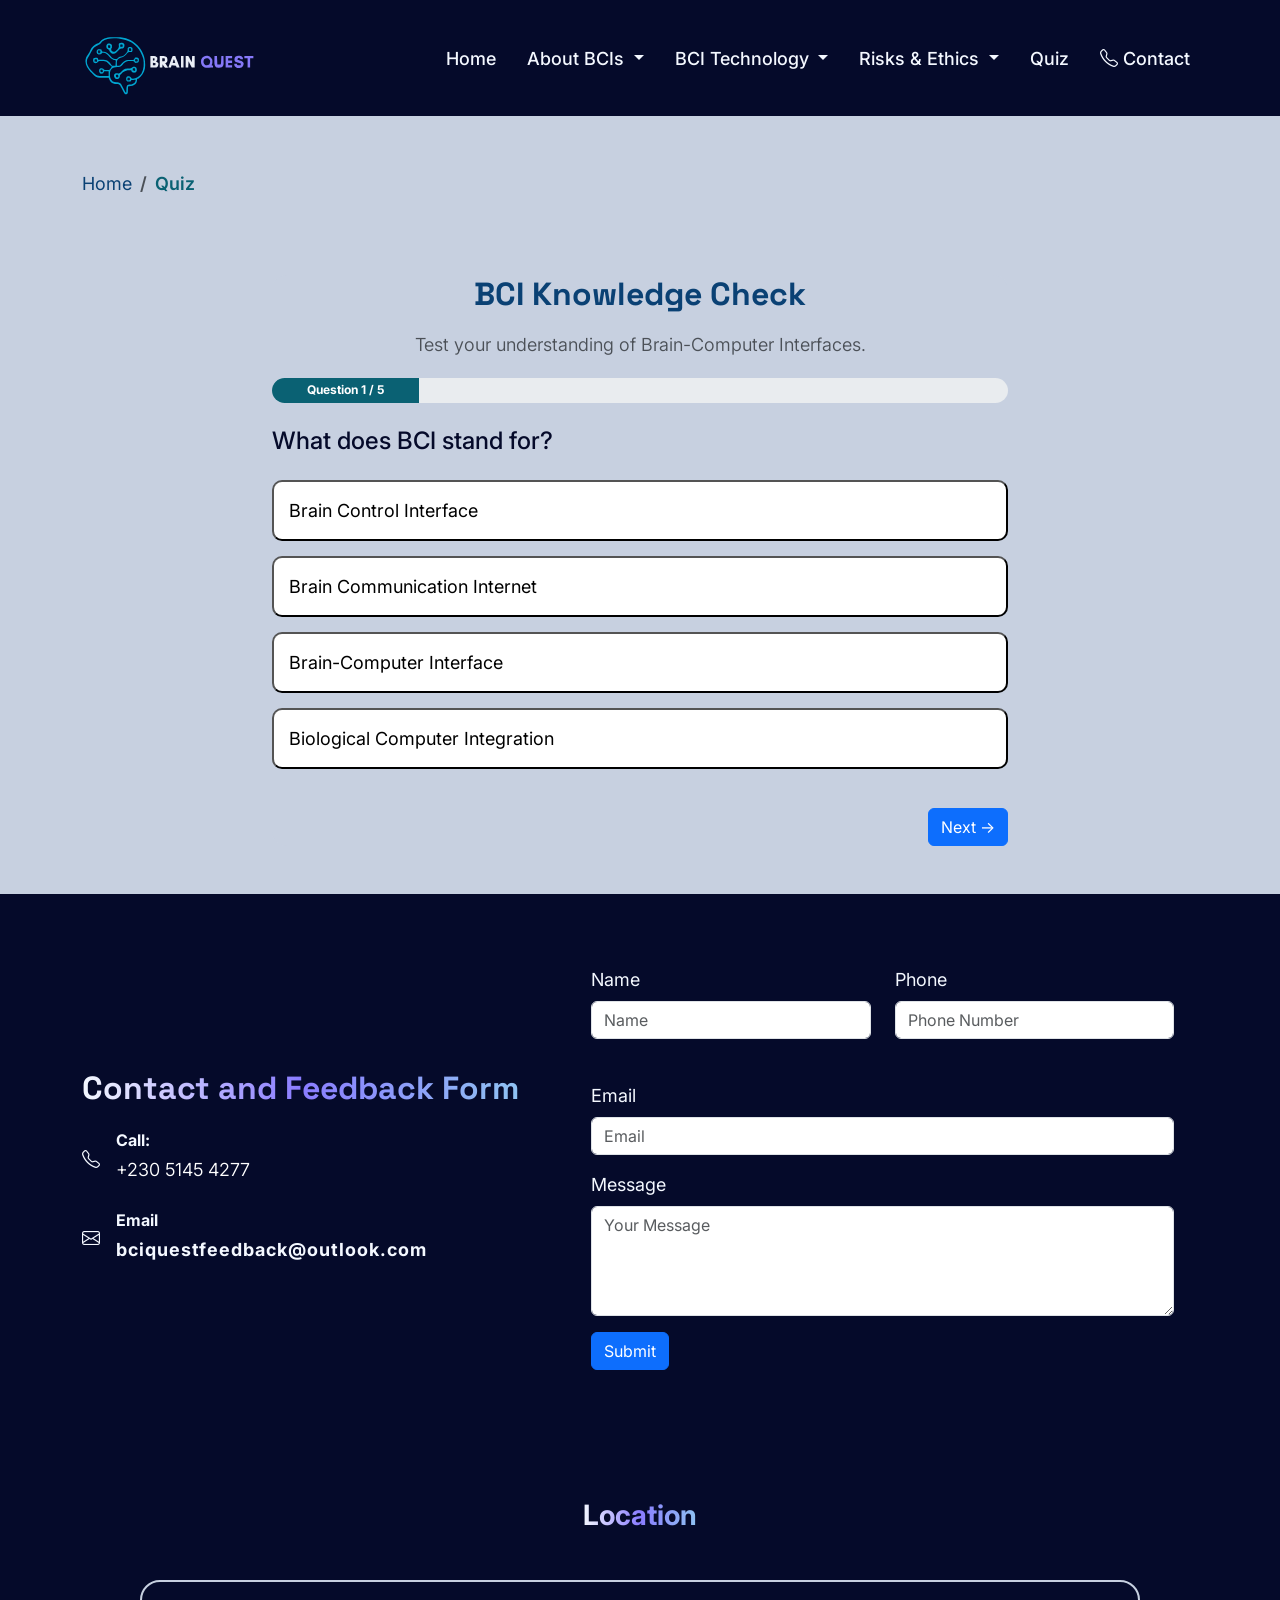
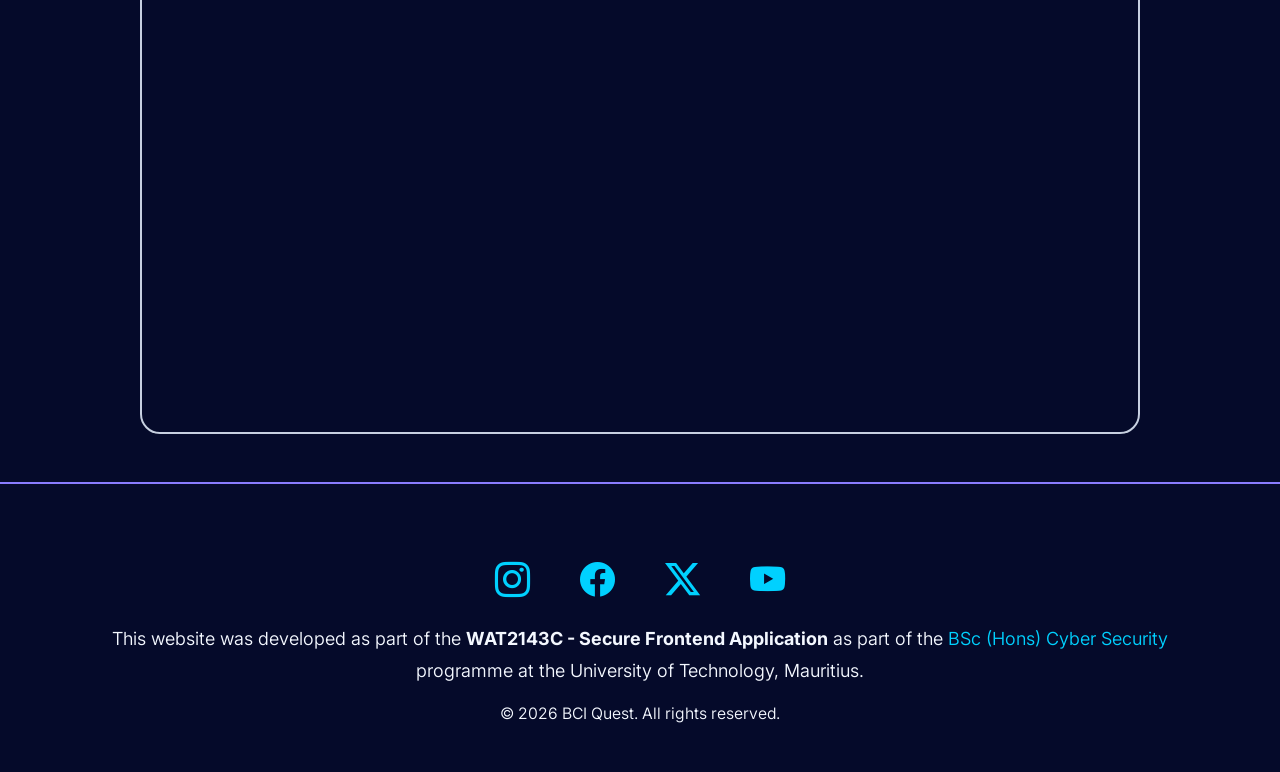
==== application.html @ cc4684d0 "Complete History page with timeline, audio section, and references" ====
<!doctype html>
<html lang="en">
  <head>
    <meta charset="UTF-8" />
    <meta name="viewport" content="width=device-width, initial-scale=1.0" />
    <meta
      name="description"
      content="BCI Quest explores Brain-Computer Interfaces, innovations, applications, ethics and cybersecurity challenges."
    />

    <meta
      name="keywords"
      content="BCI, Brain Computer Interface, EEG, neuroscience, neural technology"
    />
    <meta name="author" content="Yeev" />

    <title>BCI Quest</title>

    <!-- Bootstrap CSS -->
    <link
      href="https://cdn.jsdelivr.net/npm/bootstrap@5.3.3/dist/css/bootstrap.min.css"
      rel="stylesheet"
    />

    <!-- Css Style -->
    <link rel="stylesheet" href="css/style.css" />

    <!-- Favicon -->
    <link rel="icon" href="/assets/image/favicon.ico" />

    <!-- Font -->
    <link rel="preconnect" href="https://fonts.googleapis.com" />
    <link rel="preconnect" href="https://fonts.gstatic.com" crossorigin />
    <link
      href="https://fonts.googleapis.com/css2?family=Inter:wght@400;500;700&display=swap"
      rel="stylesheet"
    />

    <link rel="preconnect" href="https://fonts.googleapis.com" />
    <link rel="preconnect" href="https://fonts.gstatic.com" crossorigin />
    <link
      href="https://fonts.googleapis.com/css2?family=Inter:ital,opsz,wght@0,14..32,100..900;1,14..32,100..900&family=Space+Mono:ital,wght@0,400;0,700;1,400;1,700&display=swap"
      rel="stylesheet"
    />

    <link
      href="https://fonts.googleapis.com/css2?family=Inter:wght@400;500;700&family=Space+Grotesk:wght@400;500;600;700&display=swap"
      rel="stylesheet"
    />
    <!-- Bootstrap Icons -->
    <link
      rel="stylesheet"
      href="https://cdn.jsdelivr.net/npm/bootstrap-icons@1.11.3/font/bootstrap-icons.min.css"
    />
  </head>
  <body class="light-page" id="top">
    <!-- Intro -->
    <!-- HEADER & NAVIGATION-->
    <header>
      <!-- Nav Bar -->
      <nav
        class="navbar navbar-expand-lg navbar-dark"
        aria-label="Main Navigation"
      >
        <div class="container">
          <!-- Logo -->
          <a class="navbar-brand" href="index.html">
            <img
              src="assets/image/logo.svg"
              alt="BCI Quest Logo"
              width="180"
              height="90"
            />
          </a>

          <!-- Mobile Menu Button -->
          <button
            class="navbar-toggler"
            type="button"
            data-bs-toggle="collapse"
            data-bs-target="#mainNavbar"
            aria-controls="mainNavbar"
            aria-expanded="false"
            aria-label="Toggle navigation"
          >
            <span class="navbar-toggler-icon"></span>
          </button>

          <!-- Navigation Links -->
          <div class="collapse navbar-collapse" id="mainNavbar">
            <ul class="navbar-nav ms-auto">
              <!-- HOME -->
              <li class="nav-item">
                <a class="nav-link" href="index.html">Home</a>
              </li>

              <!-- ABOUT BCIs DROPDOWN -->
              <li class="nav-item dropdown">
                <a
                  class="nav-link dropdown-toggle"
                  href="#"
                  role="button"
                  data-bs-toggle="dropdown"
                  aria-expanded="false"
                  aria-label="About BCIs submenu"
                >
                  About BCIs
                </a>
                <ul class="dropdown-menu">
                  <li>
                    <a class="dropdown-item" href="intro.html">Introduction</a>
                  </li>
                  <li>
                    <a class="dropdown-item" href="history.html">History</a>
                  </li>
                </ul>
              </li>

              <!-- BCI TECHNOLOGY DROPDOWN -->
              <li class="nav-item dropdown">
                <a
                  class="nav-link dropdown-toggle"
                  href="#"
                  role="button"
                  data-bs-toggle="dropdown"
                >
                  BCI Technology
                </a>
                <ul class="dropdown-menu">
                  <li>
                    <a class="dropdown-item" href="application.html"
                      >Applications</a
                    >
                  </li>
                  <li>
                    <a class="dropdown-item" href="healthcare.html"
                      >Healthcare</a
                    >
                  </li>
                  <li>
                    <a class="dropdown-item" href="devices.html">Devices</a>
                  </li>
                  <li>
                    <a class="dropdown-item" href="innovations.html"
                      >Innovations</a
                    >
                  </li>
                </ul>
              </li>

              <!-- RISKS & ETHICS DROPDOWN -->
              <li class="nav-item dropdown">
                <a
                  class="nav-link dropdown-toggle"
                  href="#"
                  role="button"
                  data-bs-toggle="dropdown"
                >
                  Risks & Ethics
                </a>
                <ul class="dropdown-menu">
                  <li><a class="dropdown-item" href="risks.html">Risks</a></li>
                  <li>
                    <a class="dropdown-item" href="ethics.html">Ethics</a>
                  </li>
                </ul>
              </li>

              <!-- QUIZ -->
              <li class="nav-item">
                <a class="nav-link" href="quiz.html">Quiz</a>
              </li>

              <!-- CONTACT -->
              <li class="nav-item">
                <a class="nav-link" href="#feedback">
                  <i class="bi bi-telephone"></i> Contact
                </a>
              </li>
            </ul>
          </div>
        </div>
      </nav>
    </header>

    <!-- Main section -->
    <main class="page-content">
      <!-- Breadcrumbs -->
      <div class="container">
        <nav aria-label="breadcrumb">
          <ol class="breadcrumb">
            <li class="breadcrumb-item">
              <a href="index.html">Home</a>
            </li>

            <li class="breadcrumb-item active" aria-current="page">Quiz</li>
          </ol>
        </nav>
      </div>

      <!-- Main Content -->
      <section class="quiz-section py-5">
        <div class="container">
          <div class="row justify-content-center">
            <div class="col-lg-8">
              <div class="quiz-card">
                <h2 class="text-center mb-3">BCI Knowledge Check</h2>

                <p class="text-center text-muted">
                  Test your understanding of Brain-Computer Interfaces.
                </p>

                <!-- Progress -->
                <div class="progress mb-4">
                  <div class="progress-bar" id="progressBar" style="width: 20%">
                    Question 1 / 5
                  </div>
                </div>

                <!-- Question -->
                <h4 id="question">What does BCI stand for?</h4>

                <!-- Answers -->

                <div id="answers" class="mt-4"></div>

                <!-- Result -->

                <p id="feedback" class="mt-4 fw-bold"></p>

                <!-- Buttons -->

                <div class="text-end mt-4">
                  <button class="btn btn-primary" id="nextBtn">Next →</button>
                </div>
              </div>
            </div>
          </div>
        </div>
      </section>

      <!-- End of Content -->
    </main>
    <!-- Contact/Feedback Section -->
    <section id="feedback" class="contact-section py-5">
      <div class="container">
        <div class="row align-items-center g-5">
          <!-- Contact Info -->
          <div class="col-lg-5">
            <h2 class="fw-bold mb-4 titles">Contact and Feedback Form</h2>

            <!-- Phone -->
            <div class="d-flex align-items-center mb-4">
              <div class="contact-icon me-3">
                <i class="bi bi-telephone"></i>
              </div>

              <div>
                <h6 class="mb-1 fw-bold">Call:</h6>
                <p class="mb-0" style="color: white">+230 5145 4277</p>
              </div>
            </div>

            <!-- Email -->
            <div class="d-flex align-items-center">
              <div class="contact-icon me-3">
                <i class="bi bi-envelope"></i>
              </div>

              <div>
                <h6 class="mb-1 fw-bold">Email</h6>
                <p class="mb-0">
                  <a
                    href="mailto:bciquestfeedback@outlook.com"
                    class="email-link"
                  >
                    bciquestfeedback@outlook.com</a
                  >
                </p>
              </div>
            </div>
          </div>

          <!-- Right Side -->
          <div class="col-lg-7">
            <div class="contact-card p-4">
              <form id="contactForm" novalidate>
                <div class="row mb-3">
                  <div class="col-md-6">
                    <label class="form-label">Name</label>
                    <input
                      type="text"
                      id="name"
                      class="form-control"
                      placeholder="Name"
                      required
                      minlength="2"
                      maxlength="50"
                    />
                    <small id="nameError" style="color: deeppink"></small>
                    <br />
                  </div>

                  <div class="col-md-6">
                    <label class="form-label">Phone</label>
                    <input
                      type="tel"
                      id="phone"
                      class="form-control"
                      placeholder="Phone Number"
                      required
                    />
                    <small id="phoneError" style="color: deeppink"></small>
                  </div>
                </div>

                <div class="mb-3">
                  <label class="form-label">Email</label>
                  <input
                    type="email"
                    id="email"
                    class="form-control"
                    placeholder="Email"
                    required
                  />
                  <small id="emailError" style="color: deeppink"></small>
                </div>

                <div class="mb-3">
                  <label class="form-label">Message</label>
                  <textarea
                    class="form-control"
                    id="message"
                    rows="4"
                    placeholder="Your Message"
                    required
                    maxlength="500"
                  ></textarea>
                  <small id="messageError" style="color: deeppink"></small>
                </div>

                <button type="submit" class="btn btn-primary">Submit</button>
              </form>
            </div>
          </div>
        </div>
      </div>
    </section>

    <!-- Location Section -->
    <section id="location" class="py-5">
      <div class="container">
        <div class="text-center mb-4">
          <p class="lead titles fs-3 fw-bold">Location</p>
        </div>

        <div class="map-container">
          <iframe
            src="https://www.google.com/maps/embed?pb=!1m18!1m12!1m3!1d14979.882927749813!2d57.46172443797691!3d-20.176944089487353!2m3!1f0!2f0!3f0!3m2!1i1024!2i768!4f13.1!3m3!1m2!1s0x217c515b0e4151cd%3A0x2c3fc4e25bb92a4b!2sUniversity%20of%20Technology%2C%20Mauritius!5e0!3m2!1sen!2smu!4v1782287910468!5m2!1sen!2smu"
            style="border: 0"
            allowfullscreen=""
            loading="lazy"
            referrerpolicy="strict-origin-when-cross-origin"
          ></iframe>
        </div>
      </div>
    </section>

    <!-- Footer -->
    <footer class="footer">
      <div class="container text-center">
        <!-- Social Icons -->
        <div class="social-icons mb-3">
          <a href="https://www.instagram.com/?hl=en" aria-label="Instagram">
            <i class="bi bi-instagram"></i>
          </a>

          <a href="https://www.facebook.com/" aria-label="Facebook">
            <i class="bi bi-facebook"></i>
          </a>

          <a href="https://x.com/" aria-label="Twitter">
            <i class="bi bi-twitter-x"></i>
          </a>

          <a href="https://www.youtube.com/" aria-label="YouTube">
            <i class="bi bi-youtube"></i>
          </a>
        </div>
        <p>
          This website was developed as part of the
          <strong>WAT2143C - Secure Frontend Application</strong>
          as part of the
          <a
            href="https://www.utm.ac.mu/courses/bsc-hons-cyber-security/"
            rel="noopener noreferrer"
          >
            BSc (Hons) Cyber Security
          </a>
          programme at the University of Technology, Mauritius.
        </p>

        <p class="small mb-1">© 2026 BCI Quest. All rights reserved.</p>
      </div>
    </footer>

    <!-- Bootstrap JS -->
    <script src="https://cdn.jsdelivr.net/npm/bootstrap@5.3.8/dist/js/bootstrap.bundle.min.js"></script>
    <!-- Bootstrap JS -->
    <script src="js/script.js"></script>

    <!-- Back to top Button -->
    <a href="#top" class="back-to-top" aria-label="Back to top">
      <i class="bi bi-arrow-up"></i>
    </a>
  </body>
</html>
---- css/style.css ----
/* Color palette */


:root {
    /* Dark */
    --deep-royal-blue: #0A1F73;
    --dark-blue: #050A2A;
    --steel-blue: #0A4174;
    --electric-cyan: #00D1FF;
    --soft-violet: #8A7CFF;
    --ice-white: #F4F8FF;
    /* light */
    --metallic-silver: #C7D0E0;
    --deep-teal: #0A6173;
    --deep-purple:#5D3FD3;
    --font-body: 'Inter', sans-serif;
    --font-title: 'Space Grotesk', sans-serif;
}


body.index{
    background-color: var(--dark-blue);
    color: var(--ice-white);
    padding-top: 120px;
    font-family: var(--font-body);
}

/*NAVBAR*/
.navbar {
    padding: 8px 0;
    background-color: var(--dark-blue);
    position: fixed;
    top: 0;
    width: 100%;
    z-index: 1000;
    backdrop-filter: blur(10px);
}


.navbar-nav {
    gap: 15px;
}


.nav-link {
    color: #F4F8FF !important;
    font-weight: 500;
    transition: 0.3s;
}


.nav-link:hover {
    color: var(--electric-cyan) !important;
    transform: translateY(-2px);
}


/* Dropdown background */
.dropdown-menu {
    background-color: var(--dark-blue);
    border: 1px solid var(--soft-violet);
}


/* Dropdown items */
.dropdown-item {
    color: var(--ice-white);
    transition: 0.3s;
}


/* Hover effect*/
.dropdown-item:hover {
    background-color: var(--soft-violet);
    color: var(--dark-blue);
    transform: translateX(5px);
}


.hero-section {
    min-height: 85vh;
    display: flex;
    align-items: center;
    background: radial-gradient(circle at top, #0A1F73, #050A2A);
}


/* Titles */
.titles {
    background: linear-gradient(90deg, #F4F8FF, #8A7CFF, #8FC2F2);
    -webkit-background-clip: text;
    -webkit-text-fill-color: transparent;
    background-clip: text;
    display: inline-block;
    font-family: var(--font-title);
}




    /* Cards */
    .quest-card{
    background-color: #0A4174;
    border: 1px solid var(--soft-violet);
    color: var(--ice-white);
    transition: 0.3s ease;
}


.quest-card:hover{
    transform: translateY(-10px);
    box-shadow:
    0 0 20px var(--electric-cyan);
    display:flex;
    flex-direction:column;
}


.quest-card .btn{
    margin-top:auto;
}
.card-image{
    width:100%;
    height:250px;
    object-fit:cover;
}

/* Fatcs */
/* Facts carousel */
.carousel-item {
  min-height: 80px;
}

/* Carousel facts */
#bciFacts .carousel-item p{
    font-family: 'Space Mono', monospace;
    font-weight: 300;  
}


/* Contact */
#feedback {
    scroll-margin-top: 140px;
    background-color: var(--dark-blue);
    color: var(--ice-white);
}


.navbar,
footer, #location {
    background-color: var(--dark-blue);
    color:#F4F8FF;
}


.contact-section{
    color: var(--ice-white);
}


.email-link{
    color: var(--ice-white);
    font-weight: 700;
    letter-spacing: 1px;
    text-decoration: none;
    transition: 0.3s ease;
}


.email-link:hover{
    color: var(--electric-cyan);
    text-decoration: underline;
}




/* Footer */
footer{
    padding: 40px 20px;
    text-align: center;
    border-top: 2px solid var(--soft-violet);
}


footer p{
    margin-bottom: 12px;
}


footer a{
    color: var(--electric-cyan);
    text-decoration: none;
    transition: 0.3s;
}


footer a:hover{
    color: var(--soft-violet);
    text-decoration: underline;
}

/* location */
.map-container{
    max-width: 1000px;
    margin: 0 auto;
    overflow: hidden;
    border-radius: 20px;
    border: 2px solid var(--metallic-silver);
}


.map-container iframe{
    width: 100%;
    height: 450px;
    border: 0;
    display: block;
}

/* Smooth Scrolling */
html{
    scroll-behavior: smooth;
}


/* Socials */

.social-icons{
    display: flex;
    justify-content: center;
    gap: 50px;
    font-size: 2.2rem;
    margin: 30px 0;
}

/* Back to the top Button */
.back-to-top{
    position: fixed;
    bottom: 20px;
    right: 20px;
    width: 55px;
    height: 55px;
    display: flex;
    align-items: center;
    justify-content: center;
    border-radius: 50%;
    background: var(--deep-teal);
    color: white;
    text-decoration: none;
    font-size: 1.4rem;
    transition: all 0.3s ease;
    z-index: 1000;
    /* Hidden by default */
    opacity: 0;
    visibility: hidden;
}


.back-to-top.show{
    opacity: 1;
    visibility: visible;
}


.back-to-top:hover{
    background: var(--electric-cyan);
    color: var(--dark-blue);
    transform: translateY(-4px);
}
/* Intro */
/* Light theme */
.light-page{
    background-color: var(--metallic-silver);
    color: var(--dark-blue);
    font-family: var(--font-body);
    padding-top: 140px;
    margin-top: 30px;
    font-size: 18px;
}


/* Titles */
.light-page h1{
    font-family: var(--font-title);
    font-weight: 700;


    background: linear-gradient(
        to right,
        #0A1F73 0%,
        #0A6173 50%,
        #0A4174 100%
    );
    -webkit-background-clip: text;
    background-clip: text;
    -webkit-text-fill-color: transparent;
    display: inline-block;
}


/* sub titles */
.light-page h2{
     font-family: var(--font-title);
    font-weight: 700;
    color: var(--dark-blue);


}


.light-page p{
     font-family: var(--font-body);
    color: var(--dark-blue);
    line-height: 1.8;
    font-weight: 350;
}


.light-page .footer p{
    color: var(--ice-white) !important;
}


/* Bread crumb */
.breadcrumb{


    background: transparent;


    margin-bottom: 30px;
}


.breadcrumb a{


    color: var(--steel-blue);


    text-decoration: none;
}


.breadcrumb-item.active{


    color: var(--deep-teal);


    font-weight: 600;
}


/* Table of Content */
.toc{
    position: sticky;
    top: 180px;
    padding: 20px;
    border-radius: 15px;
}


.toc-title{
    margin-bottom: 20px;
    color: var(--deep-royal-blue);
    font-family: var(--font-title);
    font-size: 1.4rem;
}


/* Remove bullets */

.toc-list{
    list-style: none;
    padding: 0;
    margin: 0;
}


/* Spacing */
.toc-list li{
    margin-bottom: 12px;
}


/* Links */


.toc-list a{
    display: block;
    padding: 10px 15px;
    border-radius: 10px;
    text-decoration: none;
    color: var(--dark-blue);
    font-family: var(--font-body);
    font-weight: 500;
    transition: all 0.3s ease;
}


/* Hover */


.toc-list a:hover{
    background-color: var(--deep-teal);
    color:#C7D0E0;
    transform: translateX(6px);
    text-decoration: none;
}


/* Table */
.table-responsive{
    border-radius: 18px;
    overflow: hidden;
    border: 1px solid #C7D0E0;
    background-color: white;
}


/* Leave 140px space above them when scroll to these sections */
#what-is-bci,
#how-it-works,
#components,
#future,
#types {
    scroll-margin-top: 140px;
}


/* Table of Content */
.toc a.active {
    background-color: #0A6173;
    color: white;
}

/*  */
.signal-link {
    display: inline-block;
    padding: 3px 10px;
    margin: 2px 4px;   /* Adds space around each badge */
    background: #e8f4f8;
    color: var(--deep-teal);
    border: 1px solid var(--deep-teal);
    border-radius: 20px;
    text-decoration: none;
    font-weight: 700;
    transition: all .3s ease;
}

/* Gallery */

.bci-card{

    background: var(--ice-white);
    border:1px solid var(--metallic-silver);
    border-radius:18px;
    overflow:hidden;
    cursor:pointer;
    transition:.3s ease;
    height:100%;
}

.bci-card:hover{
    transform:translateY(-8px); 
    border-color:var(--deep-teal);
}

.image-container{

    height: 200px;
    display:flex;
    align-items:center;
    justify-content:center;
    background:#fff;
    padding:15px;

}

.image-container img{
    max-width:100%;
    max-height:100%;
}

.card-body{
    text-align:center;
}

.card-title{
    color:var(--steel-blue);
    font-weight:700;
}

.card-text{
    color: var(--dark-blue);
}

.modal-header{
    background:var(--deep-teal);
    color:white;
}

.btn-close{
    filter:invert(1);

}


.figure-container{
    max-width:700px;
    margin:0 auto;
}

.figure-image{
    display:block;
    width:100%;
    max-width:100%;
    height:auto;
}

/* When word is highlight to go to another website  */
.word-link{
     color: var(--deep-teal);  
       font-weight: 600;
    text-decoration: none;   
    transition: color 0.3s ease, text-decoration-color 0.3s ease;
}

.word-link:hover,
.word-link:focus{
    color: #5D3FD3;
    text-decoration: underline;
}

/* Flip card */


.flip-card{

    background:none;
    border:none;
    width:100%;
    height:500px;
    perspective:1200px;
    cursor:pointer;
}

.flip-card-inner{

    position:relative;
    width:100%;
    height:100%;
    transition:transform .8s;
    transform-style:preserve-3d;
}

.flip-card.flipped .flip-card-inner{
    transform:rotateY(180deg);
}

.flip-card-front,
.flip-card-back{

    position:absolute;
    inset:0;
    border-radius:25px;
    backface-visibility:hidden;
    padding:2rem;
    display:flex;
    flex-direction:column;
    justify-content:center;
    align-items:center;
    text-align:center;
    box-shadow:0 10px 30px rgba(0,0,0,.15);
}

.flip-card-front{

    background:var(--ice-white);
    color:var(--dark-blue);
    border-top:6px solid var(--deep-purple);
}

.flip-card-front i{
    font-size:4rem;
    color:var(--deep-teal);
}

.flip-card-front:hover{
    transform:translateY(-8px);
}

.flip-card-back{
    background:linear-gradient(
        135deg,
        var(--deep-teal),
        var(--steel-blue)
    );

    color:white;
    transform:rotateY(180deg);
}

.learn-more{

    margin-top:1.5rem;
    font-size:.95rem;
    color:var(--deep-purple);
    font-weight:600;
}

.flip-card:focus-visible{
    outline:4px solid var(--deep-purple);
    border-radius:25px;
}

/* References */
.references {
    background: rgba(255,255,255,0.8);
    border-left: 5px solid #0A6173;
    border-radius: 12px;
    padding: 30px;
}


.references-title {

    font-size: 1.8rem;
    font-weight: 700;
    color: #050A2A;
    margin-bottom: 25px;
}


.ieee-reference {
    padding-left: 25px;
}


.ieee-reference li {

    margin-bottom: 18px;
    line-height: 1.7;
    color: #333;
    text-align: justify;

}


.ieee-reference a {
    color: #0A6173;
    text-decoration: none;

}


.ieee-reference a:hover {
    text-decoration: underline;
}

/* Quiz */
.quiz-card{

    background: var(--metallic-silver);
    
    border-radius:15px;
}

.quiz-card h2{

    color:#0A4174;
    font-weight:700;

}

.progress{

    height:25px;
    border-radius:50px;

}

.progress-bar{

    background:#0A6173;
    font-weight:bold;

}

.answer-btn{

    width:100%;
    text-align:left;
    margin-bottom:15px;
    padding:15px;
    border-radius:10px;
    background:white;
    transition:.3s;

}

.answer-btn:hover{

    background:#0A6173;
    color:white;

}

.correct{

    background:#198754 !important;
    color:white;

}

.wrong{
    background:red !important;
    color:white;
}

/* Timeline */
.timeline-section{
    margin-top:3rem;
}

.timeline{

    position:relative;
    margin:3rem auto;
    padding-left:35px;
    border-left:4px solid var(--deep-teal);

}

.timeline-item{
    position:relative;
    margin-bottom:3rem;
}

.timeline-dot{

    position:absolute;
    left:-47px;
    top:18px;
    width:18px;
    height:18px;
    background:var(--deep-purple);
    border:4px solid var(--ice-white);
    border-radius:50%;
}

.timeline-card{

    background: var(--ice-white);
    padding:1.5rem;
    border-radius:12px;
    transition:all .3s ease;

}

.timeline-card:hover{
    transform:translateY(-5px);
}

.timeline-card p{
    margin-bottom:0;
    line-height:1.8;
}
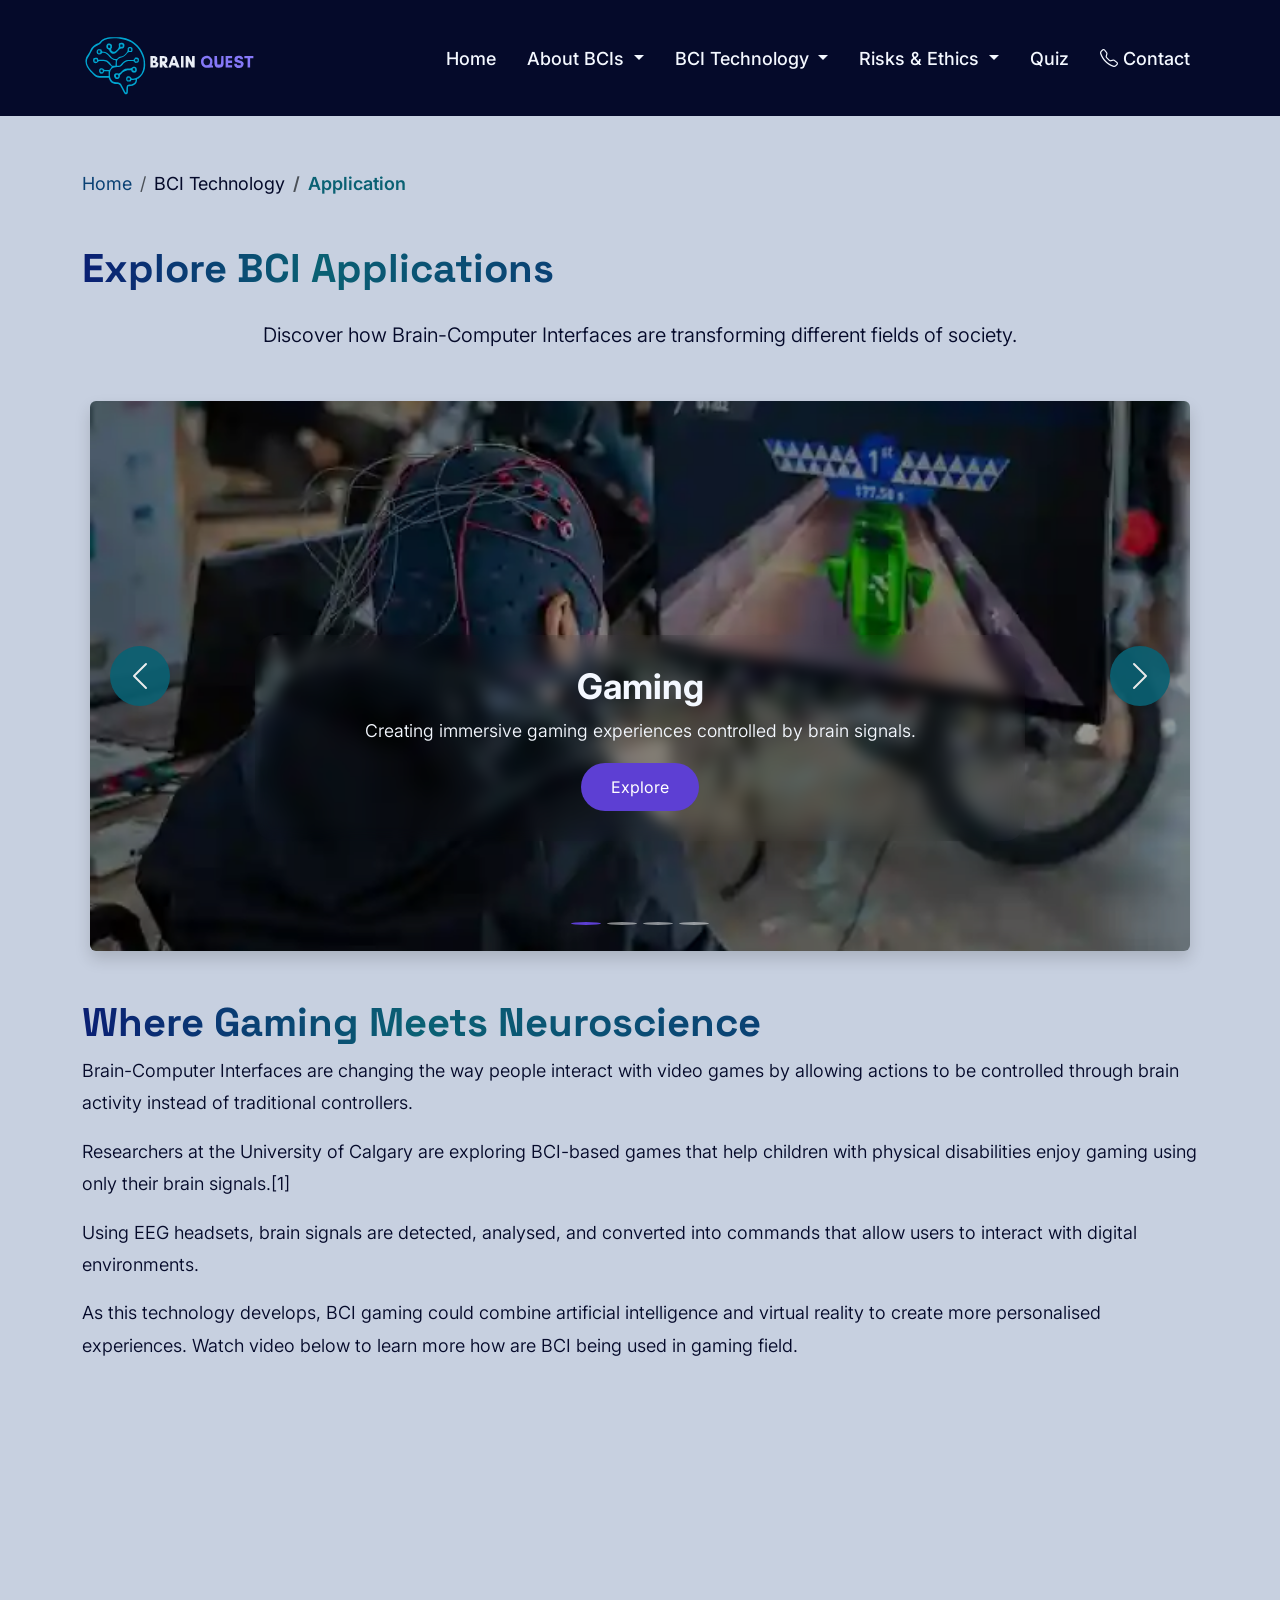
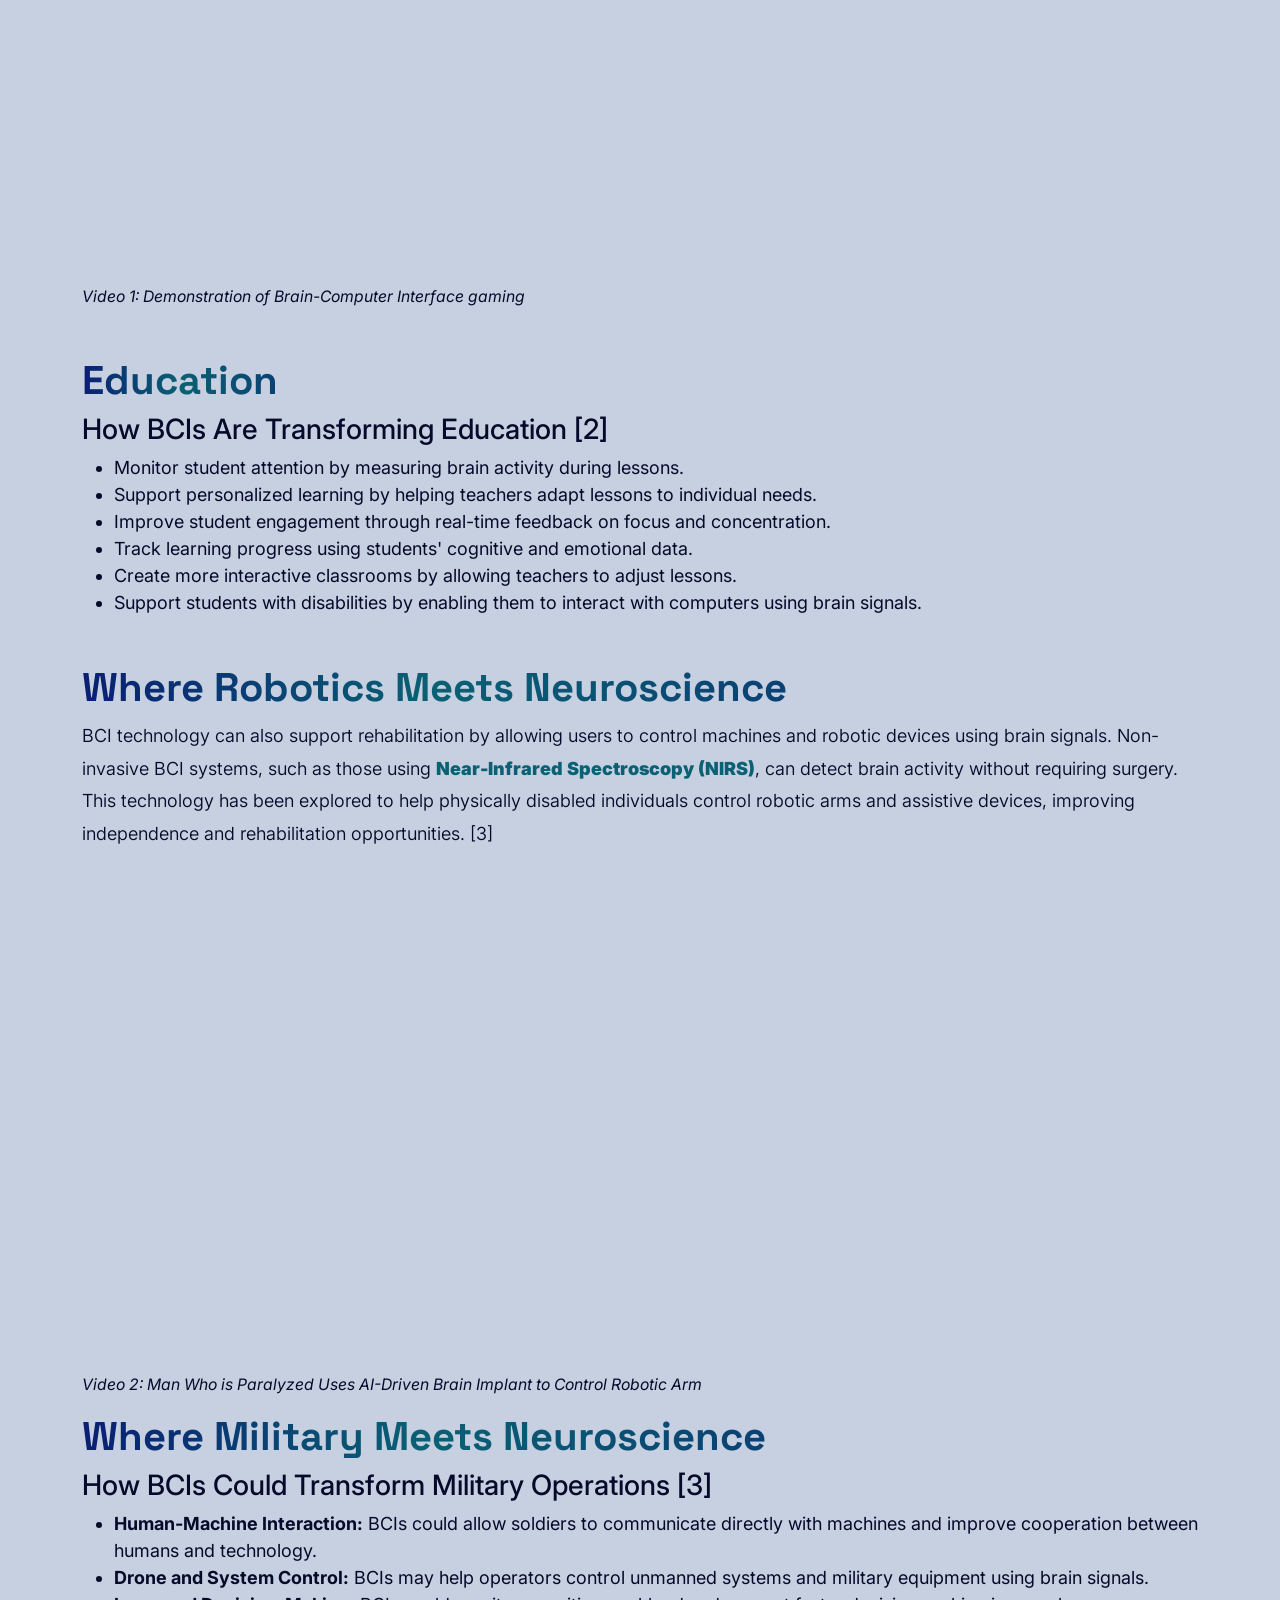
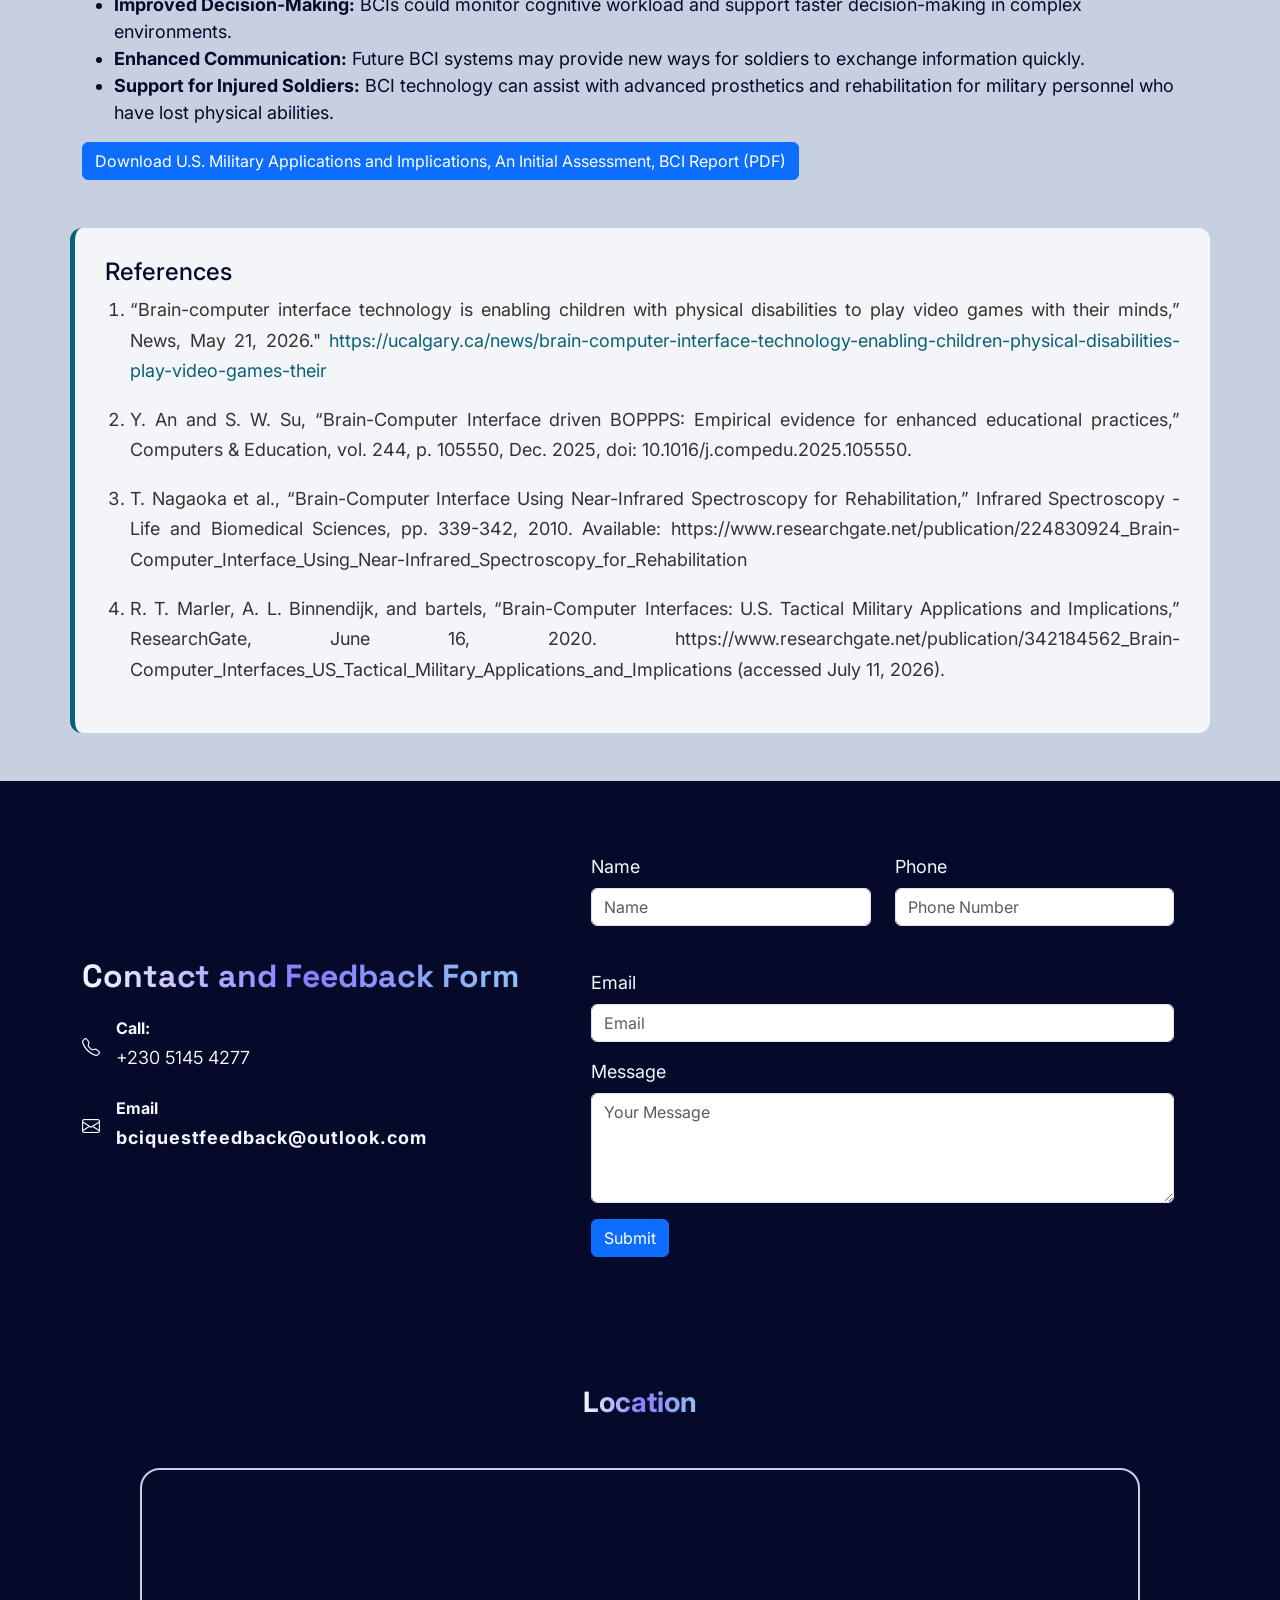
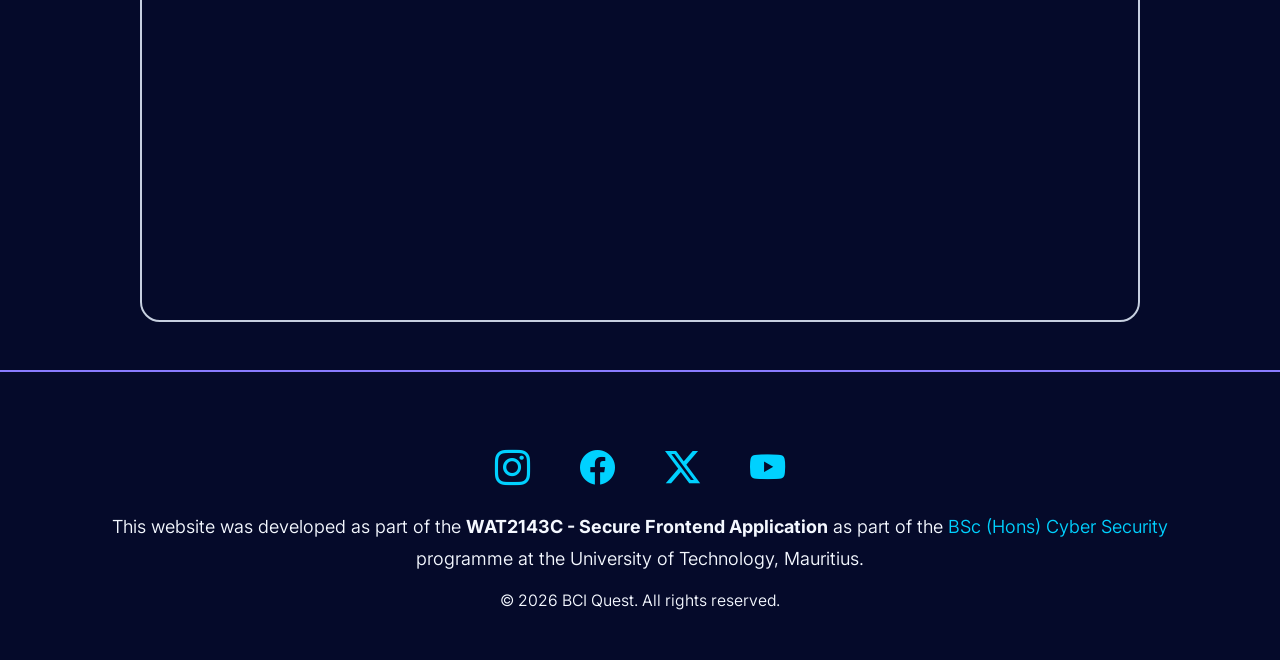
==== commit 680fca80: "Application Page" ====
--- a/application.html
+++ b/application.html
@@ -192,54 +192,403 @@
             <li class="breadcrumb-item">
               <a href="index.html">Home</a>
             </li>
-
-            <li class="breadcrumb-item active" aria-current="page">Quiz</li>
+            <li class="breadcrumb-item">BCI Technology</li>
+            <li class="breadcrumb-item active" aria-current="page">
+              Application
+            </li>
           </ol>
         </nav>
       </div>
 
       <!-- Main Content -->
-      <section class="quiz-section py-5">
+      <!-- BCI Applications Carousel -->
+      <section id="application-carousel" class="my-5">
         <div class="container">
-          <div class="row justify-content-center">
-            <div class="col-lg-8">
-              <div class="quiz-card">
-                <h2 class="text-center mb-3">BCI Knowledge Check</h2>
-
-                <p class="text-center text-muted">
-                  Test your understanding of Brain-Computer Interfaces.
-                </p>
-
-                <!-- Progress -->
-                <div class="progress mb-4">
-                  <div class="progress-bar" id="progressBar" style="width: 20%">
-                    Question 1 / 5
-                  </div>
+          <h1 class="text-center mb-4">Explore BCI Applications</h1>
+          <p class="lead text-center mb-5">
+            Discover how Brain-Computer Interfaces are transforming different
+            fields of society.
+          </p>
+
+          <div
+            id="applicationCarousel"
+            class="carousel slide carousel-fade shadow rounded overflow-hidden"
+            data-bs-ride="carousel"
+            data-bs-interval="400000"
+            data-bs-pause="hover"
+          >
+            <!-- Carousel Indicators -->
+            <div class="carousel-indicators">
+              <button
+                type="button"
+                data-bs-target="#applicationCarousel"
+                data-bs-slide-to="0"
+                class="active"
+                aria-current="true"
+                aria-label="Gaming"
+              ></button>
+
+              <button
+                type="button"
+                data-bs-target="#applicationCarousel"
+                data-bs-slide-to="1"
+                aria-label="Education"
+              ></button>
+
+              <button
+                type="button"
+                data-bs-target="#applicationCarousel"
+                data-bs-slide-to="2"
+                aria-label="Robotics"
+              ></button>
+
+              <button
+                type="button"
+                data-bs-target="#applicationCarousel"
+                data-bs-slide-to="3"
+                aria-label="Military"
+              ></button>
+            </div>
+
+            <!-- Carousel Slides -->
+            <div class="carousel-inner">
+              <!-- Gaming Slide -->
+              <div class="carousel-item active">
+                <img
+                  src="assets/image/Gaming (1).webp"
+                  class="d-block w-100"
+                  alt="Gaming applications using Brain-Computer Interfaces"
+                />
+                <div class="carousel-caption">
+                  <h3>Gaming</h3>
+
+                  <p>
+                    Creating immersive gaming experiences controlled by brain
+                    signals.
+                  </p>
+
+                  <a href="#gaming" class="btn btn-primary"> Explore </a>
                 </div>
-
-                <!-- Question -->
-                <h4 id="question">What does BCI stand for?</h4>
-
-                <!-- Answers -->
-
-                <div id="answers" class="mt-4"></div>
-
-                <!-- Result -->
-
-                <p id="feedback" class="mt-4 fw-bold"></p>
-
-                <!-- Buttons -->
-
-                <div class="text-end mt-4">
-                  <button class="btn btn-primary" id="nextBtn">Next →</button>
+              </div>
+
+              <!-- Education Slide -->
+              <div class="carousel-item">
+                <img
+                  src="assets/image/Education.webp"
+                  class="d-block w-100"
+                  alt="Education applications of Brain-Computer Interfaces"
+                />
+
+                <div class="carousel-caption">
+                  <h3>Education</h3>
+
+                  <p>BCI improving education</p>
+
+                  <a href="#education" class="btn btn-primary"> Explore </a>
+                </div>
+              </div>
+
+              <!-- Robotics Slide -->
+              <div class="carousel-item">
+                <img
+                  src="assets/image/carouselRobotics.webp"
+                  class="d-block w-100"
+                  alt="Robotics controlled using Brain-Computer Interfaces"
+                />
+
+                <div class="carousel-caption">
+                  <h3>Robotics</h3>
+
+                  <p>
+                    Allowing users to control robotic systems through brain
+                    activity.
+                  </p>
+
+                  <a href="#robotics" class="btn btn-primary"> Explore </a>
+                </div>
+              </div>
+
+              <!-- Military Slide -->
+              <div class="carousel-item">
+                <img
+                  src="assets/image/Military (1).webp"
+                  class="d-block w-100"
+                  alt="Military applications of Brain-Computer Interfaces"
+                />
+
+                <div class="carousel-caption">
+                  <h3>Military</h3>
+
+                  <p>
+                    Exploring advanced human-machine communication technologies.
+                  </p>
+
+                  <a href="#military" class="btn btn-primary"> Explore </a>
                 </div>
               </div>
             </div>
+            <!-- Previous Button -->
+            <button
+              class="carousel-control-prev"
+              type="button"
+              data-bs-target="#applicationCarousel"
+              data-bs-slide="prev"
+            >
+              <span class="carousel-control-prev-icon" aria-hidden="true">
+              </span>
+
+              <span class="visually-hidden"> Previous </span>
+            </button>
+
+            <!-- Next Button -->
+            <button
+              class="carousel-control-next"
+              type="button"
+              data-bs-target="#applicationCarousel"
+              data-bs-slide="next"
+            >
+              <span class="carousel-control-next-icon" aria-hidden="true">
+              </span>
+
+              <span class="visually-hidden"> Next </span>
+            </button>
           </div>
         </div>
       </section>
 
+      <!-- Explanation -->
+      <!-- Gaming -->
+      <section id="gaming" aria-labelledby="gaming-title">
+        <div class="container">
+          <article>
+            <h1>Where Gaming Meets Neuroscience</h1>
+
+            <p>
+              Brain-Computer Interfaces are changing the way people interact
+              with video games by allowing actions to be controlled through
+              brain activity instead of traditional controllers.
+            </p>
+
+            <p>
+              Researchers at the University of Calgary are exploring BCI-based
+              games that help children with physical disabilities enjoy gaming
+              using only their brain signals.[1]
+            </p>
+
+            <p>
+              Using EEG headsets, brain signals are detected, analysed, and
+              converted into commands that allow users to interact with digital
+              environments.
+            </p>
+
+            <p>
+              As this technology develops, BCI gaming could combine artificial
+              intelligence and virtual reality to create more personalised
+              experiences. Watch video below to learn more how are BCI being
+              used in gaming field.
+            </p>
+
+            <div class="video-container">
+              <iframe
+                src="https://www.youtube.com/embed/kVaScBkmvjI"
+                title="Demonstration of Brain-Computer Interface gaming"
+                allowfullscreen
+                style="
+                  width: 80%;
+                  height: 500px;
+                  border: none;
+                  border-radius: 20px;
+                "
+                loading="lazy"
+              >
+              </iframe>
+              <figcaption class="fst-italic small">
+                Video 1: Demonstration of Brain-Computer Interface gaming
+              </figcaption>
+            </div>
+          </article>
+        </div>
+      </section>
+
+      <!-- Education -->
+      <section
+        id="education"
+        aria-labelledby="education-title"
+        class="mt-5 mb-5"
+      >
+        <div class="container">
+          <article>
+            <h1 id="education-title">Education</h1>
+
+            <h3>How BCIs Are Transforming Education [2]</h3>
+
+            <ul aria-labelledby="education-benefits">
+              <li>
+                Monitor student attention by measuring brain activity during
+                lessons.
+              </li>
+              <li>
+                Support personalized learning by helping teachers adapt lessons
+                to individual needs.
+              </li>
+              <li>
+                Improve student engagement through real-time feedback on focus
+                and concentration.
+              </li>
+              <li>
+                Track learning progress using students' cognitive and emotional
+                data.
+              </li>
+              <li>
+                Create more interactive classrooms by allowing teachers to
+                adjust lessons.
+              </li>
+              <li>
+                Support students with disabilities by enabling them to interact
+                with computers using brain signals.
+              </li>
+            </ul>
+          </article>
+        </div>
+      </section>
+
+      <!-- Robotics -->
+      <section id="robotics" aria-labelledby="robotics-title">
+        <div class="container">
+          <article>
+            <h1>Where Robotics Meets Neuroscience</h1>
+            <p>
+              BCI technology can also support rehabilitation by allowing users
+              to control machines and robotic devices using brain signals.
+              Non-invasive BCI systems, such as those using
+              <a
+                href="http://kpmanalytics.com/blog/what-is-nir-spectroscopy-and-how-does-it-work"
+                class="word-link"
+                ><strong>Near-Infrared Spectroscopy (NIRS)</strong></a
+              >, can detect brain activity without requiring surgery. <br />
+              This technology has been explored to help physically disabled
+              individuals control robotic arms and assistive devices, improving
+              independence and rehabilitation opportunities. [3]
+            </p>
+            <figure class="video-container">
+              <iframe
+                width="560"
+                height="315"
+                src="https://www.youtube.com/embed/5XivizSi44g?si=4uB1jinnj-lKOSZy"
+                title="Man Who is Paralyzed Uses AI-Driven Brain Implant to Control Robotic Arm"
+                allowfullscreen
+                style="
+                  width: 80%;
+                  height: 500px;
+                  border: none;
+                  border-radius: 20px;
+                "
+                loading="lazy"
+              >
+              </iframe>
+
+              <figcaption class="fst-italic small">
+                Video 2: Man Who is Paralyzed Uses AI-Driven Brain Implant to
+                Control Robotic Arm
+              </figcaption>
+            </figure>
+          </article>
+        </div>
+      </section>
+
+      <!-- Military -->
+      <section id="military" aria-labelledby="military-title">
+        <div class="container">
+          <article>
+            <h1>Where Military Meets Neuroscience</h1>
+
+            <h3>How BCIs Could Transform Military Operations [3]</h3>
+
+            <ul>
+              <li>
+                <strong>Human-Machine Interaction:</strong>
+                BCIs could allow soldiers to communicate directly with machines
+                and improve cooperation between humans and technology.
+              </li>
+
+              <li>
+                <strong>Drone and System Control:</strong>
+                BCIs may help operators control unmanned systems and military
+                equipment using brain signals.
+              </li>
+
+              <li>
+                <strong>Improved Decision-Making:</strong>
+                BCIs could monitor cognitive workload and support faster
+                decision-making in complex environments.
+              </li>
+
+              <li>
+                <strong>Enhanced Communication:</strong>
+                Future BCI systems may provide new ways for soldiers to exchange
+                information quickly.
+              </li>
+
+              <li>
+                <strong>Support for Injured Soldiers:</strong>
+                BCI technology can assist with advanced prosthetics and
+                rehabilitation for military personnel who have lost physical
+                abilities.
+              </li>
+            </ul>
+
+            <a
+              href="assets/doc/RAND_RR2996_compressed (1).pdf "
+              download
+              class="btn btn-primary"
+            >
+              Download U.S. Military Applications and Implications, An Initial
+              Assessment, BCI Report (PDF)
+            </a>
+          </article>
+        </div>
+      </section>
+
       <!-- End of Content -->
+      <!-- References -->
+      <section class="references container mt-5 mb-5">
+        <h4>References</h4>
+
+        <ol class="ieee-reference">
+          <li>
+            “Brain-computer interface technology is enabling children with
+            physical disabilities to play video games with their minds,” News,
+            May 21, 2026."
+            <a
+              href="https://ucalgary.ca/news/brain-computer-interface-technology-enabling-children-physical-disabilities-play-video-games-their"
+              rel="noopener noreferrer"
+              >https://ucalgary.ca/news/brain-computer-interface-technology-enabling-children-physical-disabilities-play-video-games-their
+            </a>
+          </li>
+
+          <li>
+            Y. An and S. W. Su, “Brain-Computer Interface driven BOPPPS:
+            Empirical evidence for enhanced educational practices,” Computers
+            &amp; Education, vol. 244, p. 105550, Dec. 2025, doi:
+            10.1016/j.compedu.2025.105550.
+          </li>
+
+          <li>
+            T. Nagaoka et al., “Brain-Computer Interface Using Near-Infrared
+            Spectroscopy for Rehabilitation,” Infrared Spectroscopy - Life and
+            Biomedical Sciences, pp. 339-342, 2010. Available:
+            https://www.researchgate.net/publication/224830924_Brain-Computer_Interface_Using_Near-Infrared_Spectroscopy_for_Rehabilitation
+          </li>
+
+          <li>
+            R. T. Marler, A. L. Binnendijk, and bartels, “Brain-Computer
+            Interfaces: U.S. Tactical Military Applications and Implications,”
+            ResearchGate, June 16, 2020.
+            https://www.researchgate.net/publication/342184562_Brain-Computer_Interfaces_US_Tactical_Military_Applications_and_Implications
+            (accessed July 11, 2026).
+          </li>
+        </ol>
+      </section>
     </main>
     <!-- Contact/Feedback Section -->
     <section id="feedback" class="contact-section py-5">
--- a/css/style.css
+++ b/css/style.css
@@ -769,3 +769,187 @@
 }
 
 
+/* Application Carousel */
+
+#application-carousel h1 {
+    color: var(--deep-teal);
+    font-family: "Space Grotesk", sans-serif;
+    font-weight: 700;
+}
+
+
+#application-carousel .lead {
+    color: var(--dark-blue);
+}
+
+
+/* Carousel box */
+
+#applicationCarousel {
+
+    max-width: 1100px;
+    margin: auto;
+
+    border-radius: 25px;
+
+    overflow: hidden;
+
+
+}
+
+
+/* Images */
+
+.carousel-item img {
+
+    height: 550px;
+
+    object-fit: cover;
+
+    filter: brightness(60%);
+
+}
+
+
+
+/* Caption */
+
+.carousel-caption {
+
+    bottom: 20%;
+
+  
+
+    padding: 30px;
+
+    border-radius: 20px;
+
+    backdrop-filter: blur(8px);
+
+}
+
+
+.carousel-caption h3 {
+
+    color: var(--ice-white);
+
+    font-size: 2.2rem;
+
+    font-weight: 700;
+
+}
+
+
+.carousel-caption p {
+
+    color: var(--ice-white);
+
+    font-size: 1.1rem;
+
+}
+
+
+
+/* Button */
+
+.carousel-caption .btn {
+
+
+    background: #5D3FD3;
+
+    border: none;
+
+    padding: 12px 30px;
+
+    border-radius: 30px;
+
+    transition: 0.3s;
+
+}
+
+
+
+.carousel-caption .btn:hover {
+
+    background: #0A6173;
+
+    transform: translateY(-3px);
+
+}
+
+
+
+/* Arrows */
+
+
+.carousel-control-prev,
+.carousel-control-next {
+
+
+    width: 60px;
+
+    height: 60px;
+
+    top: 50%;
+
+    transform: translateY(-50%);
+
+
+    background: #0A6173;
+
+    border-radius: 50%;
+
+    opacity: 0.9;
+
+
+}
+
+
+.carousel-control-prev {
+
+    left: 20px;
+
+}
+
+
+.carousel-control-next {
+
+    right: 20px;
+
+}
+
+
+
+.carousel-control-prev:hover,
+.carousel-control-next:hover {
+
+    background:#5D3FD3;
+
+}
+
+
+
+/* Indicators */
+
+
+.carousel-indicators button {
+
+
+    width: 12px;
+
+    height: 12px;
+
+    border-radius:50%;
+
+    background-color: var(--ice-white);
+
+
+}
+
+
+.carousel-indicators .active {
+
+
+    background-color:var(--deep-purple);
+
+}
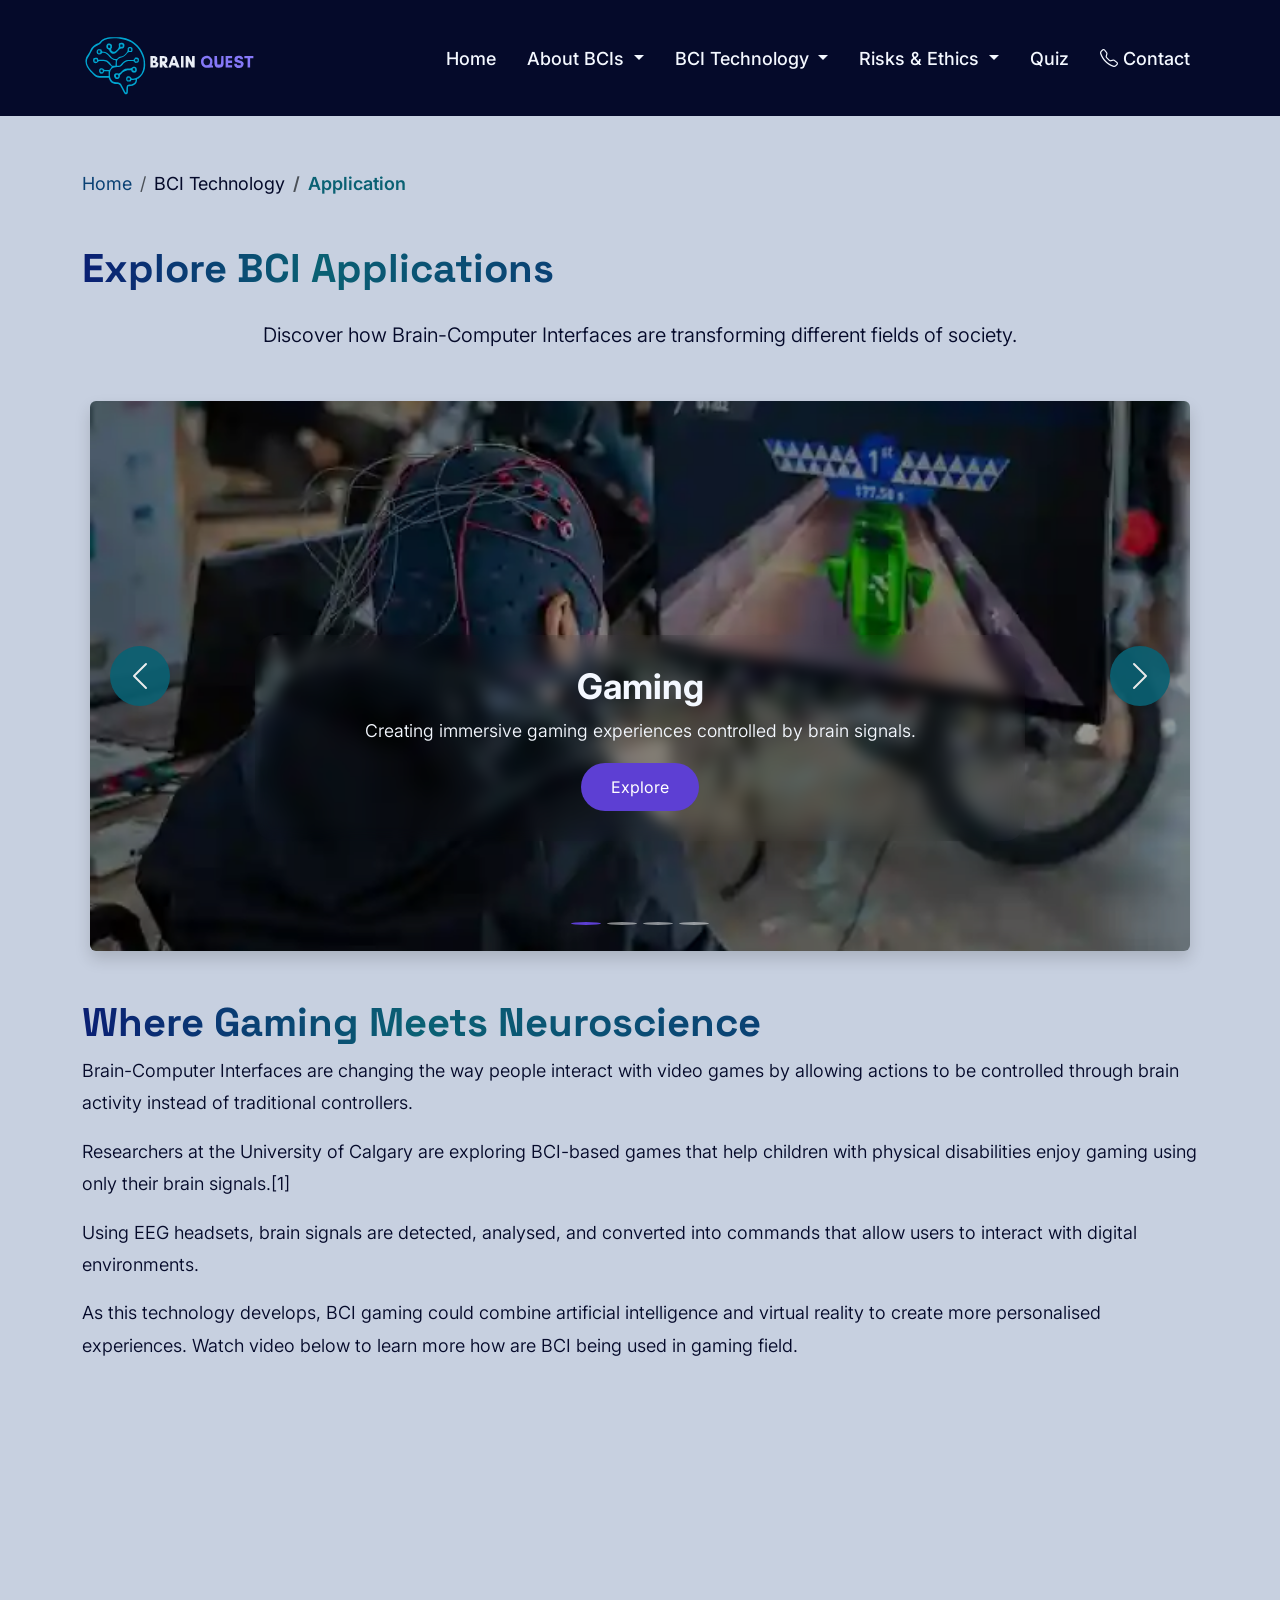
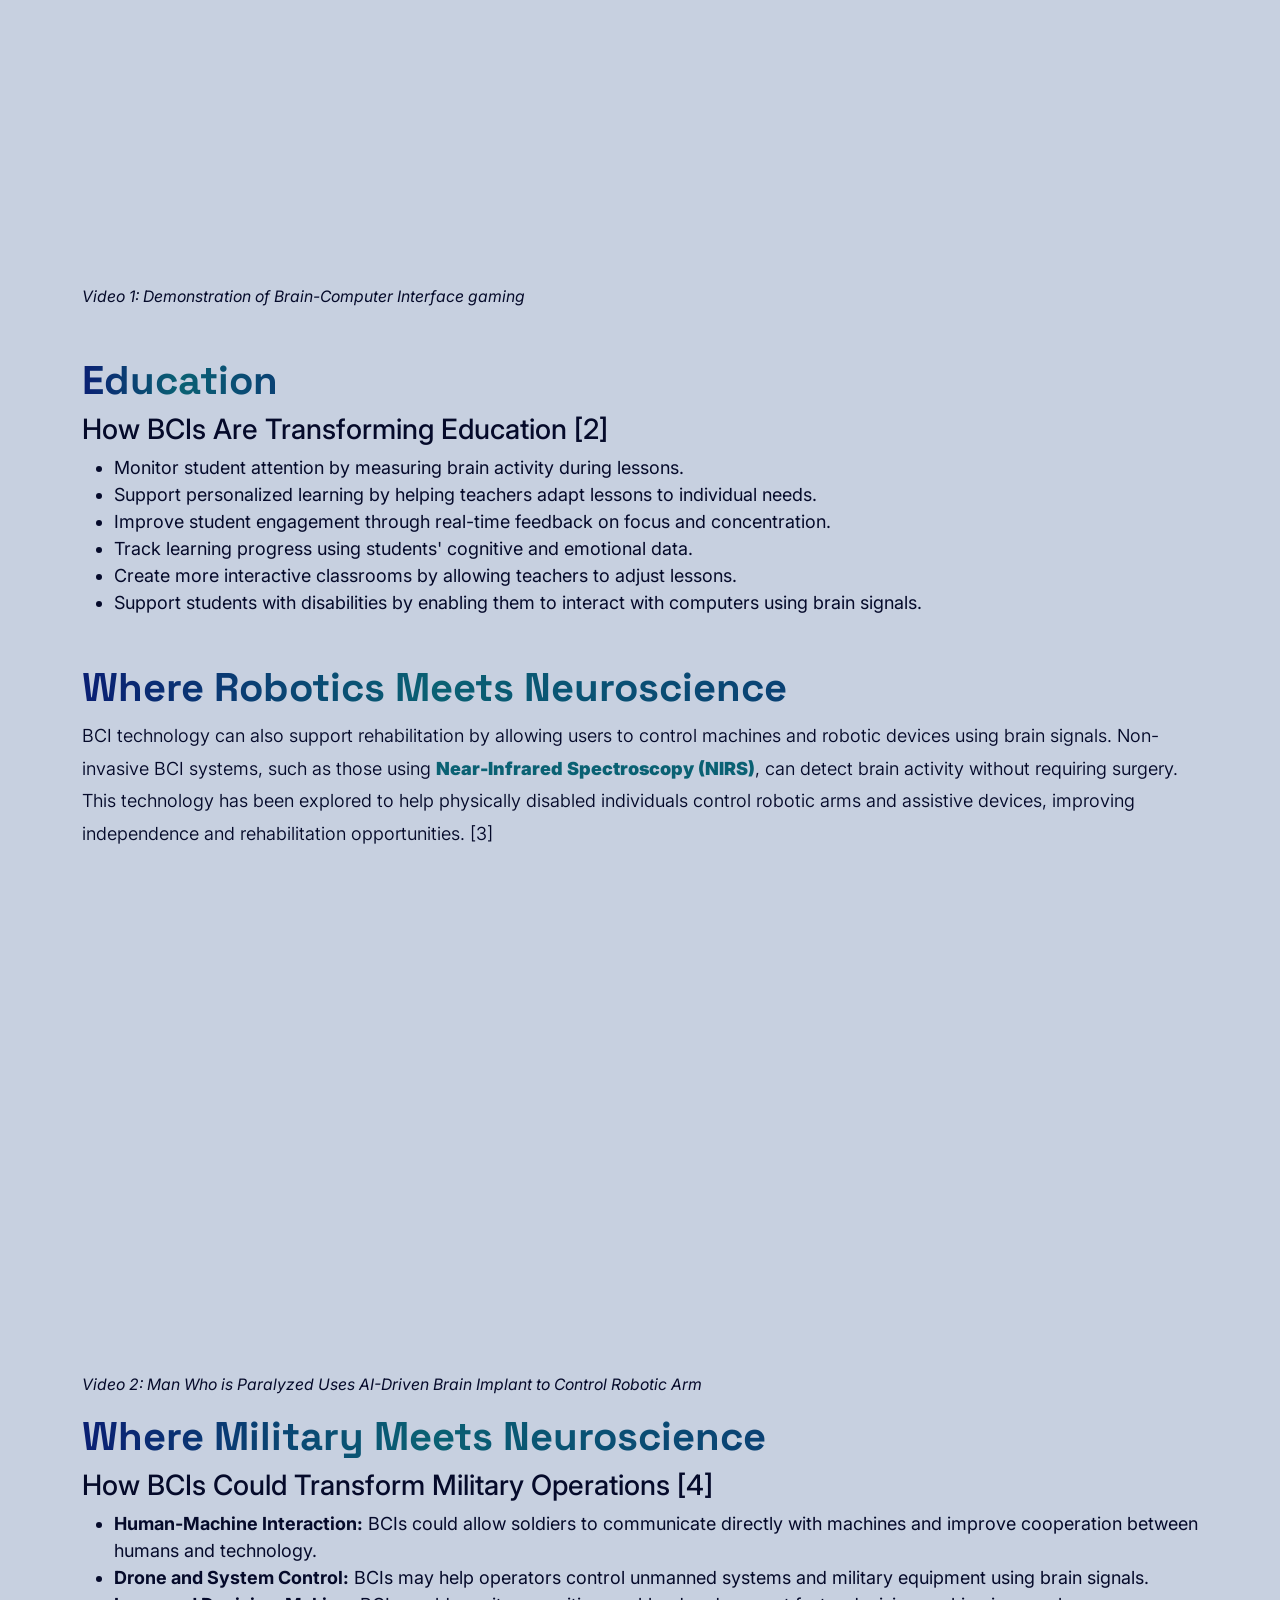
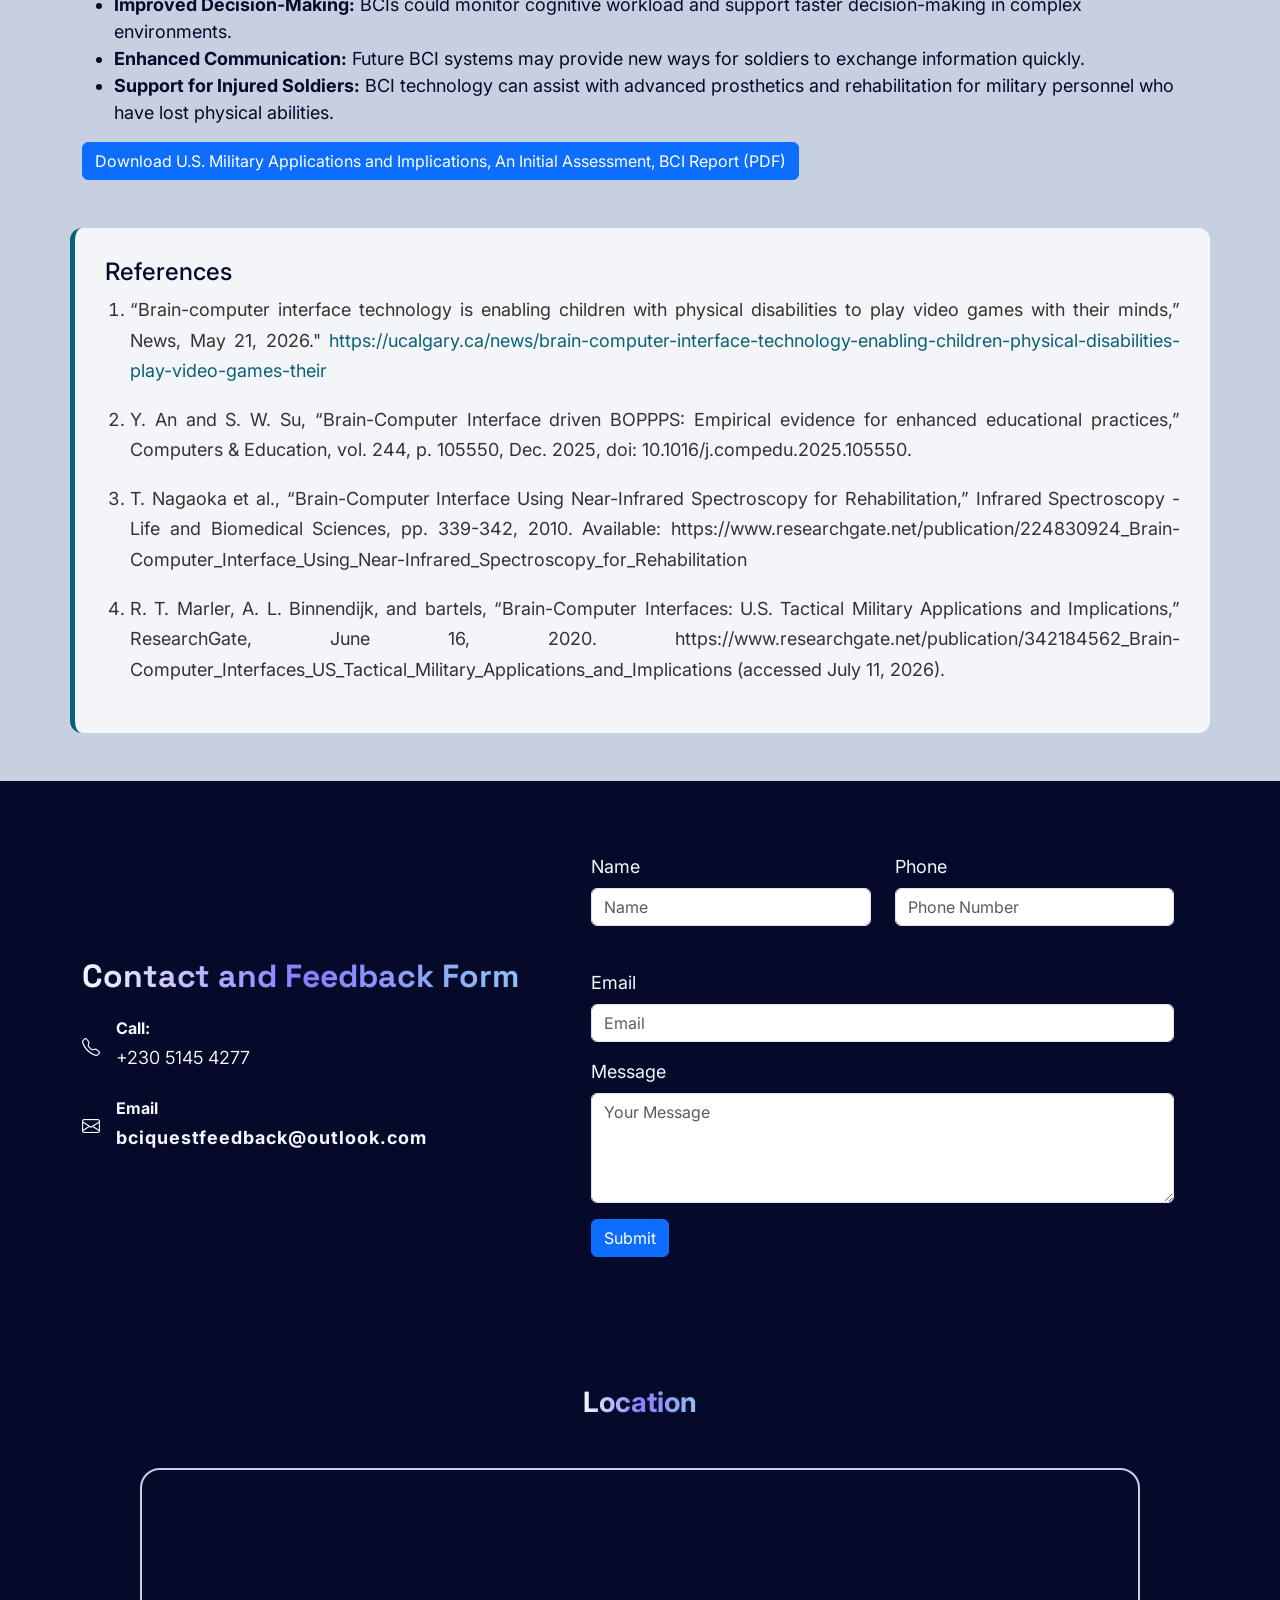
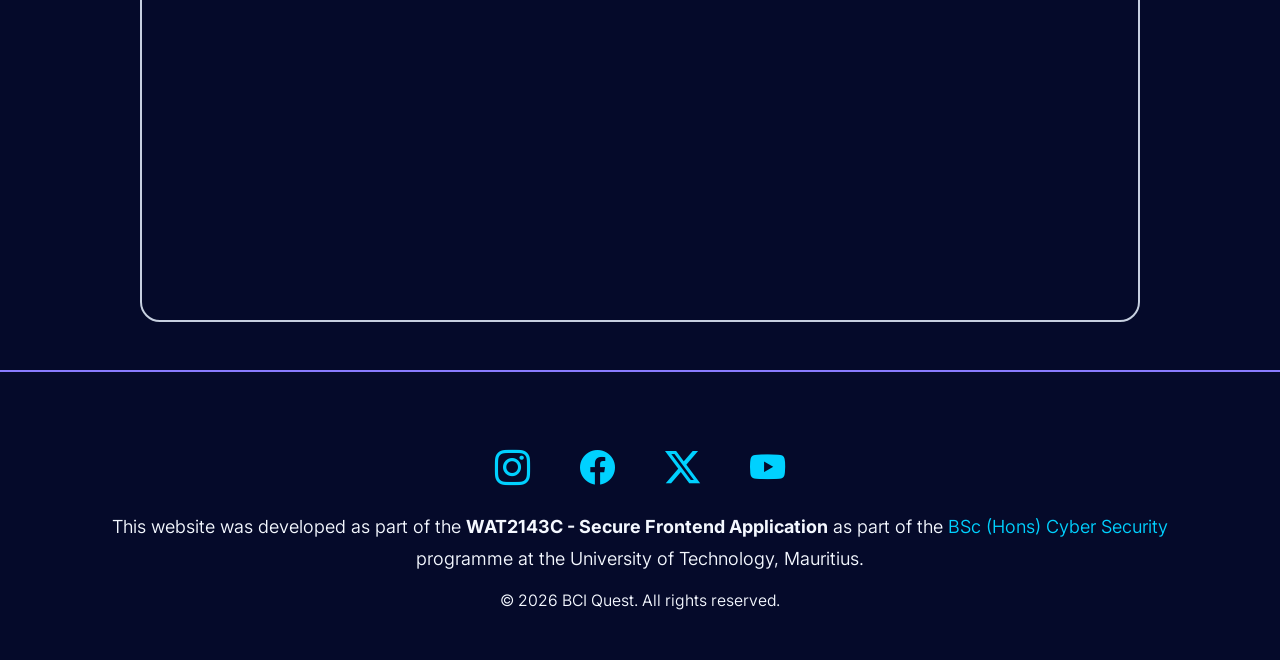
==== commit 9738d61a: "Application page [3] to [4]" ====
--- a/application.html
+++ b/application.html
@@ -502,7 +502,7 @@
           <article>
             <h1>Where Military Meets Neuroscience</h1>
 
-            <h3>How BCIs Could Transform Military Operations [3]</h3>
+            <h3>How BCIs Could Transform Military Operations [4]</h3>
 
             <ul>
               <li>
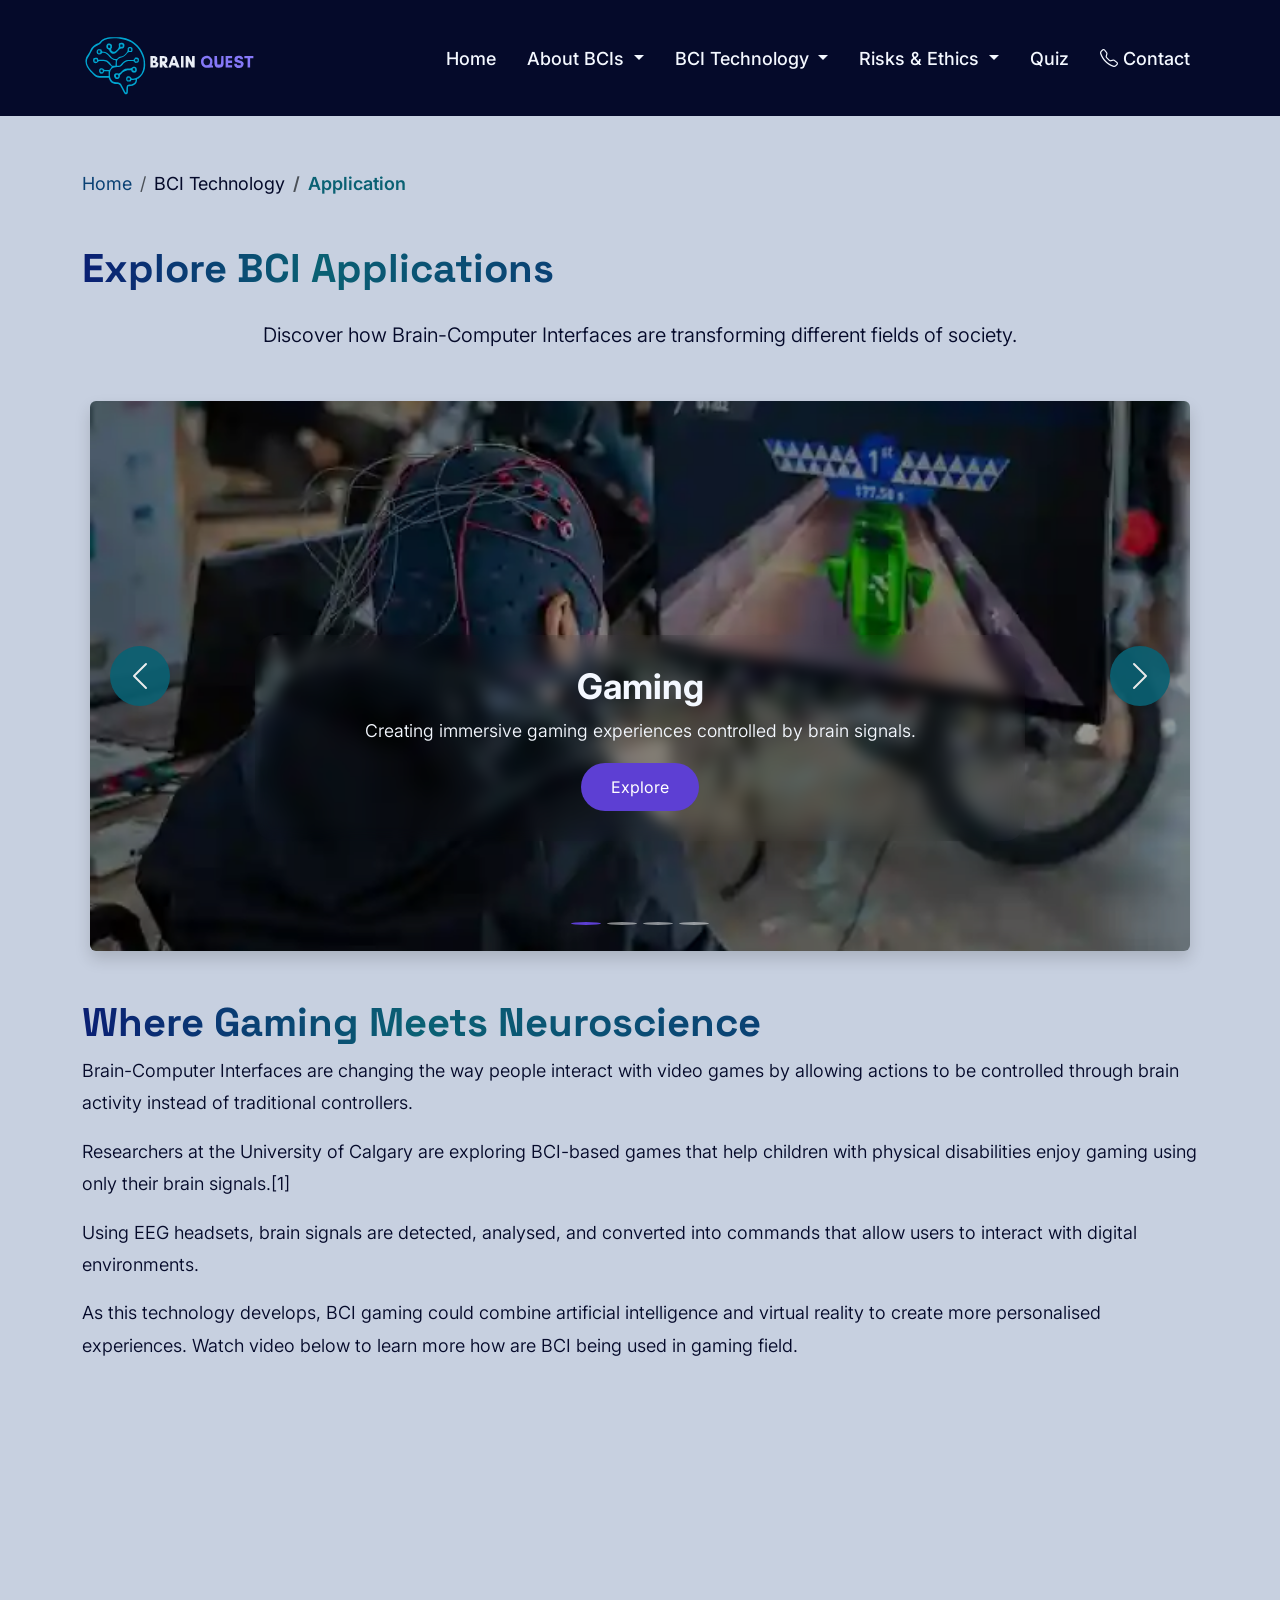
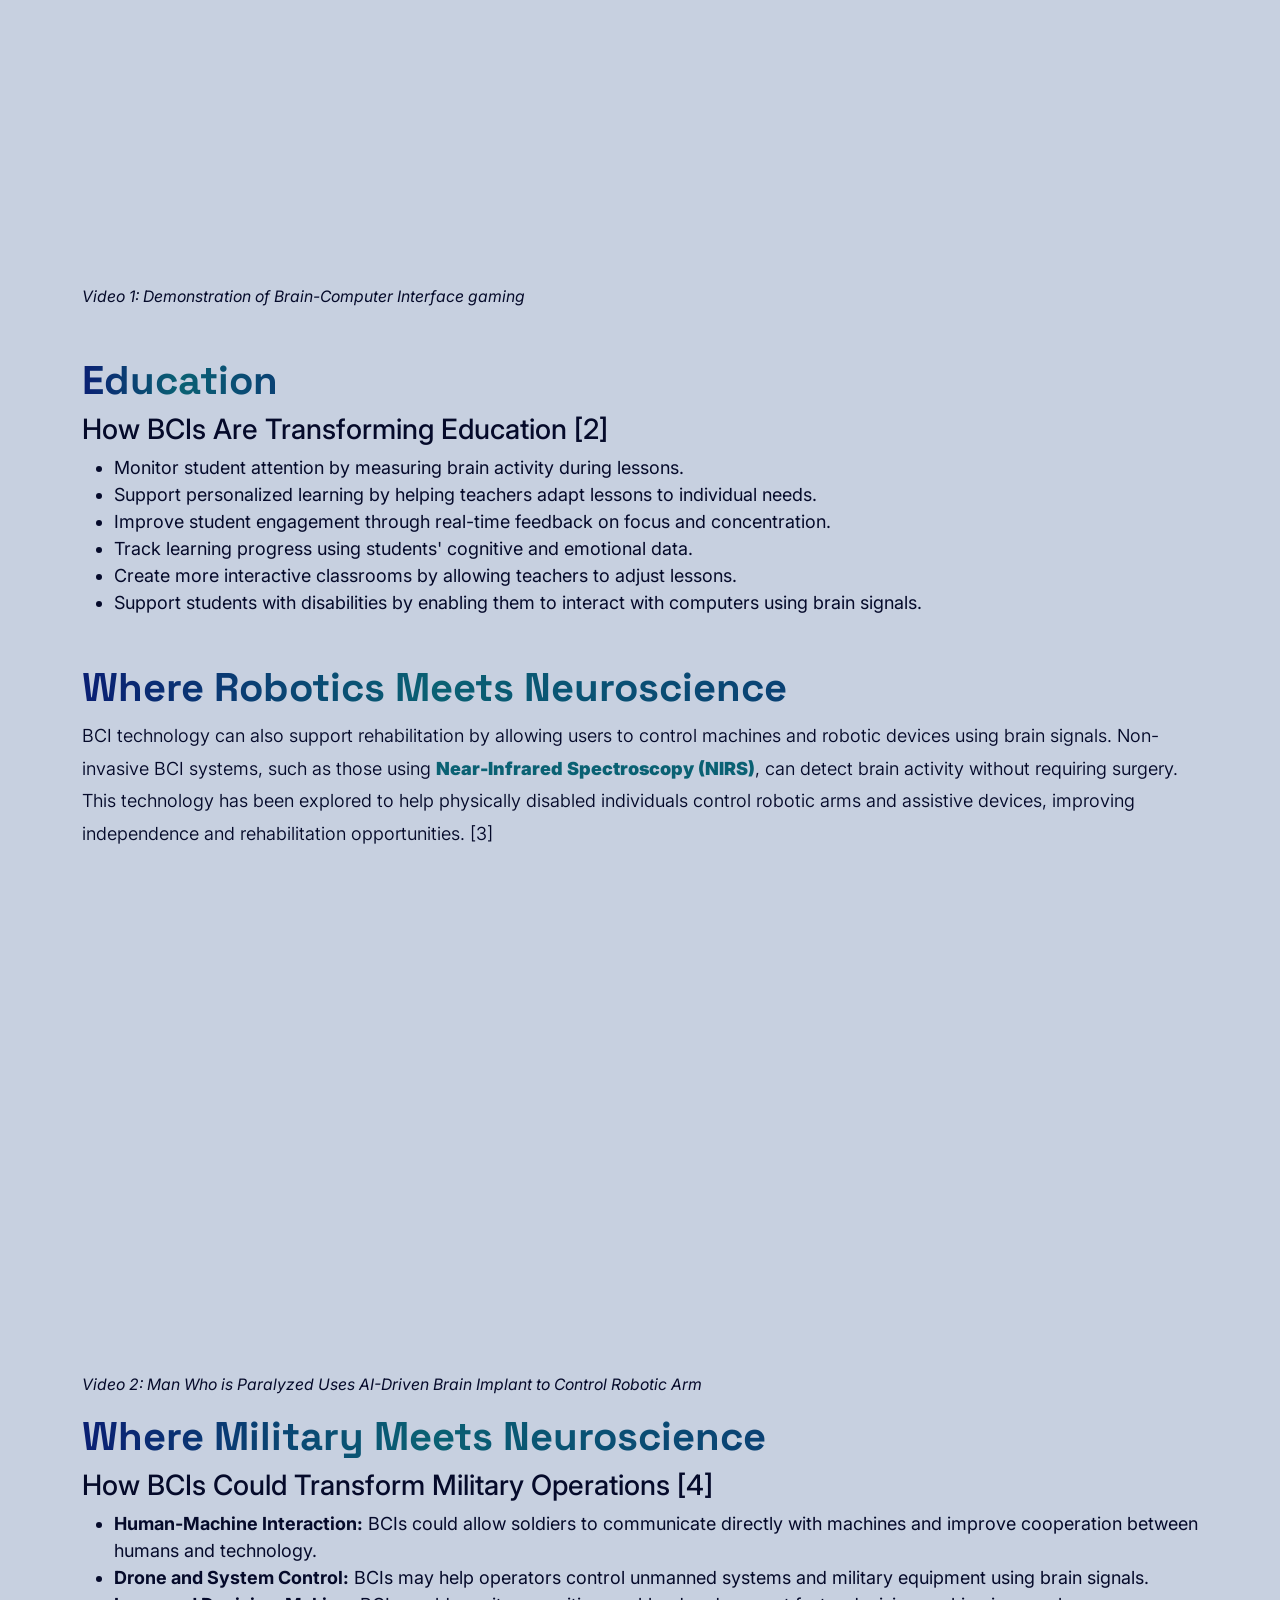
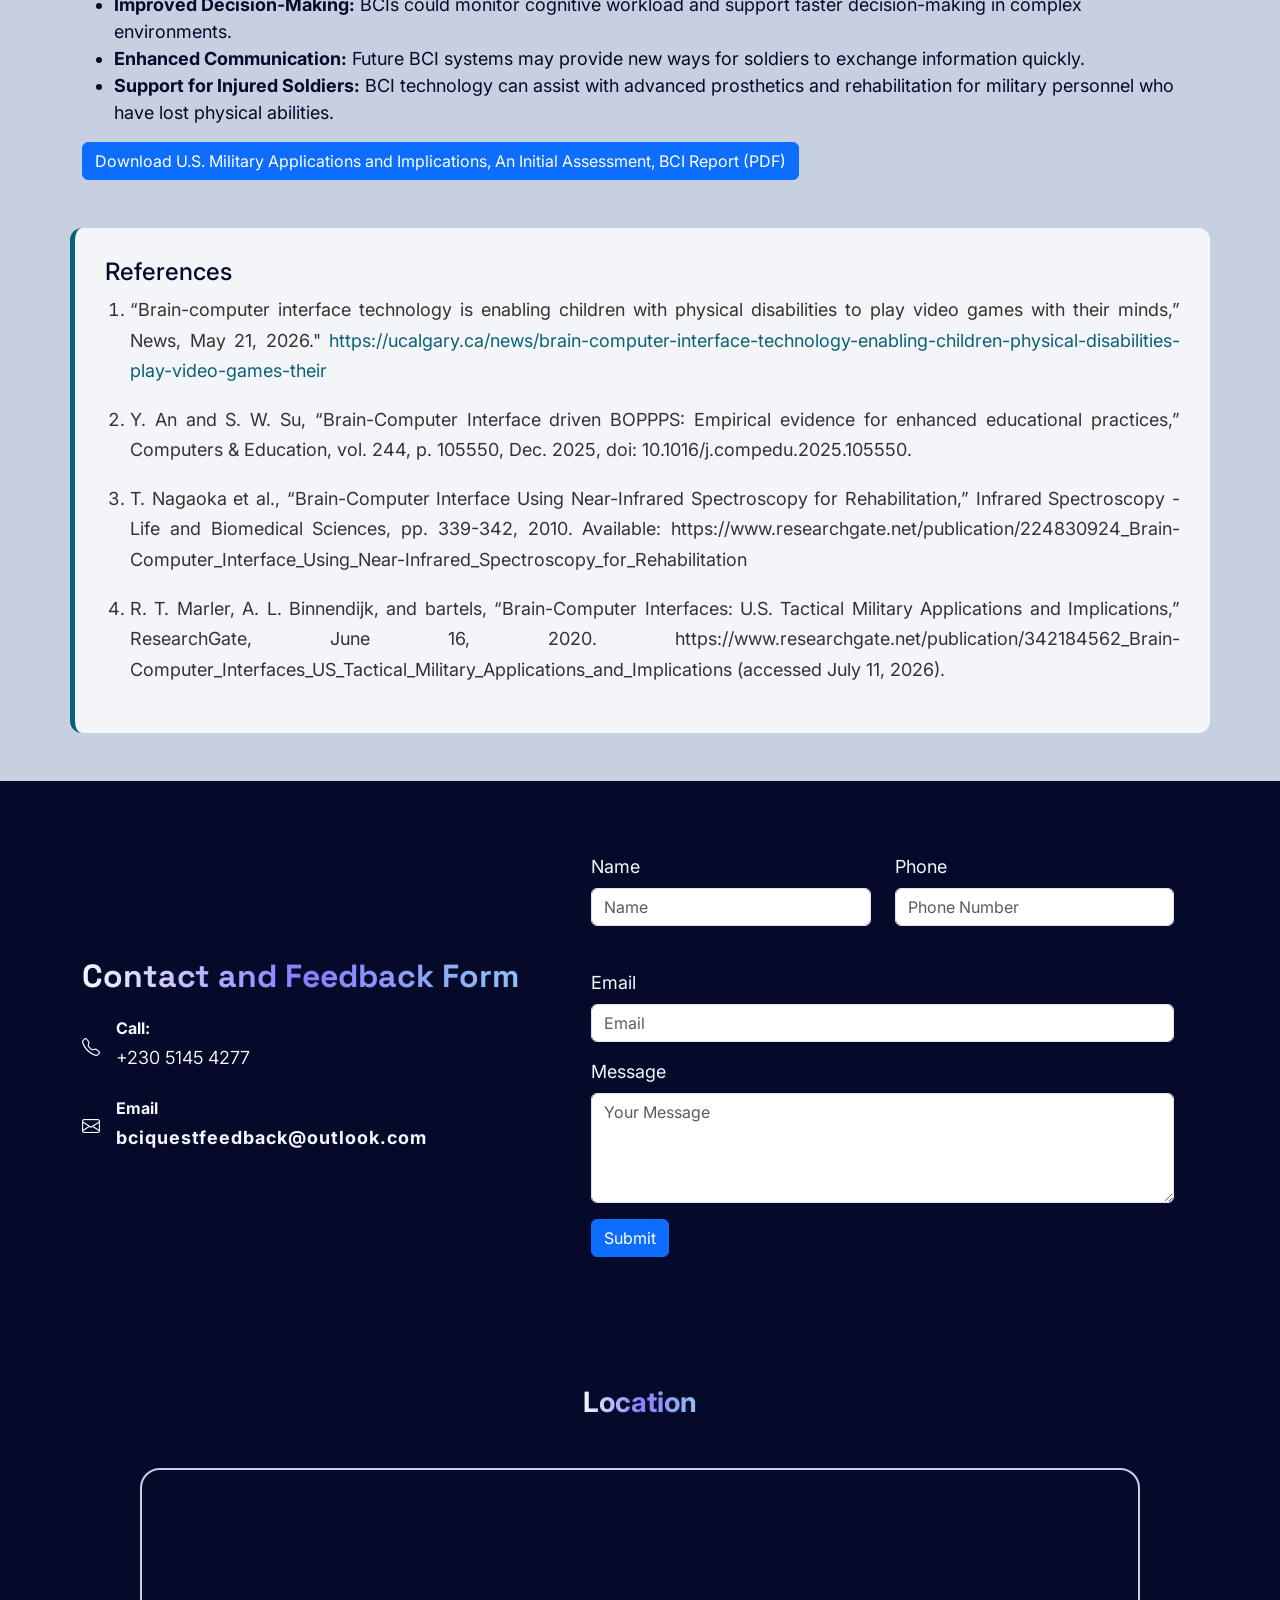
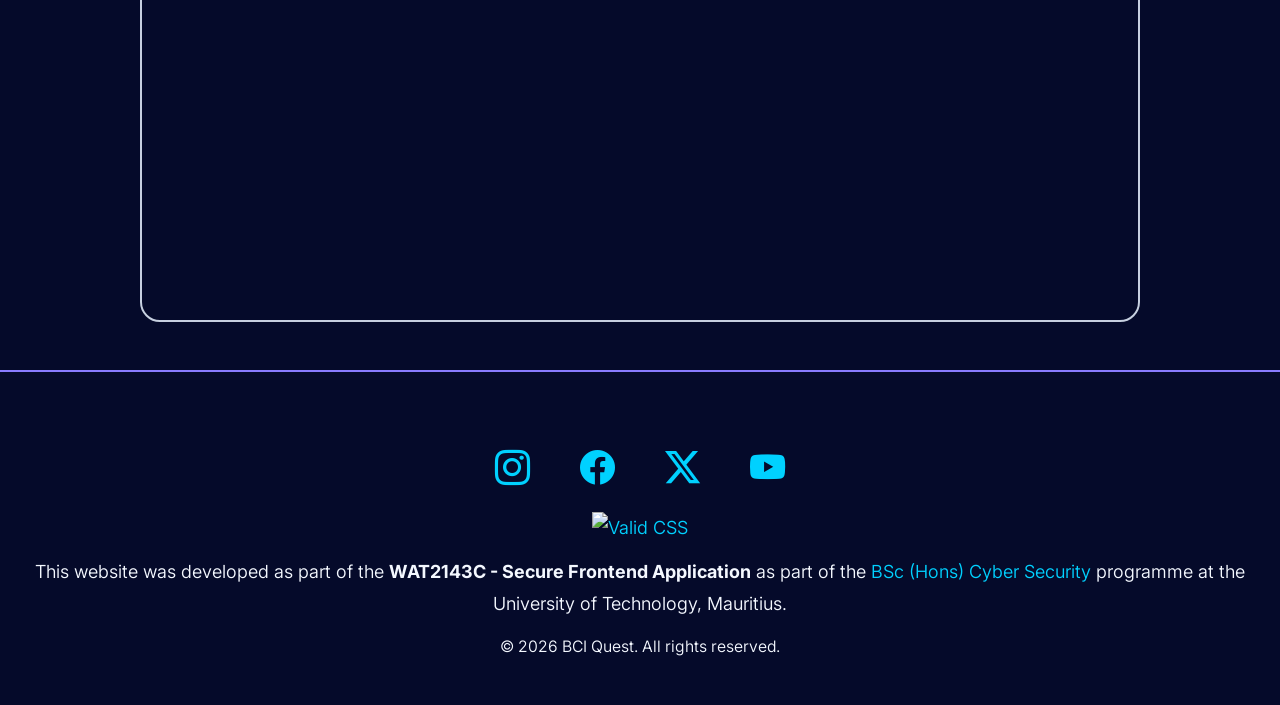
==== commit c93dfd13: "Added Validator css img" ====
--- a/application.html
+++ b/application.html
@@ -274,7 +274,7 @@
               <!-- Education Slide -->
               <div class="carousel-item">
                 <img
-                  src="assets/image/Education.webp"
+                  src="assets/image/BCIeducation.webp"
                   class="d-block w-100"
                   alt="Education applications of Brain-Computer Interfaces"
                 />
@@ -736,6 +736,19 @@
             <i class="bi bi-youtube"></i>
           </a>
         </div>
+         </div>
+        <!-- Valid Css -->
+        <div>
+          <p>
+            <a href="https://jigsaw.w3.org/css-validator/check/referer">
+              <img
+                style="border: 0; width: 100px; height: 50px"
+                src="https://jigsaw.w3.org/css-validator/images/vcss-blue"
+                alt="Valid CSS"
+              />
+            </a>
+          </p>
+        </div>
         <p>
           This website was developed as part of the
           <strong>WAT2143C - Secure Frontend Application</strong>
--- a/css/style.css
+++ b/css/style.css
@@ -719,6 +719,7 @@
     color:white;
 }
 
+/* History */
 /* Timeline */
 .timeline-section{
     margin-top:3rem;
@@ -768,8 +769,9 @@
     line-height:1.8;
 }
 
-
+/* Application html */
 /* Application Carousel */
+
 
 #application-carousel h1 {
     color: var(--deep-teal);
@@ -952,4 +954,41 @@
 
     background-color:var(--deep-purple);
 
-}+}
+
+/* Fatcs Did you know */
+.fact-card {
+    border-radius: 10px;
+    padding: 0;
+    background: var(--ice-white);
+    overflow: hidden;
+}
+
+.fact-title {
+    cursor: pointer;
+    padding: 16px 20px;
+    font-size: 1.1rem;
+    font-weight: 600;
+    background: var(--deep-purple);
+    color: white;
+}
+
+.fact-title::-webkit-details-marker {
+    display: none;
+}
+
+.fact-title::after {
+    content: "+";
+    float: right;
+    font-size: 1.2rem;
+}
+
+details[open] .fact-title::after {
+    content: "-";
+}
+
+.fact-content {
+    padding: 15px;
+}
+
+/* Innovations */
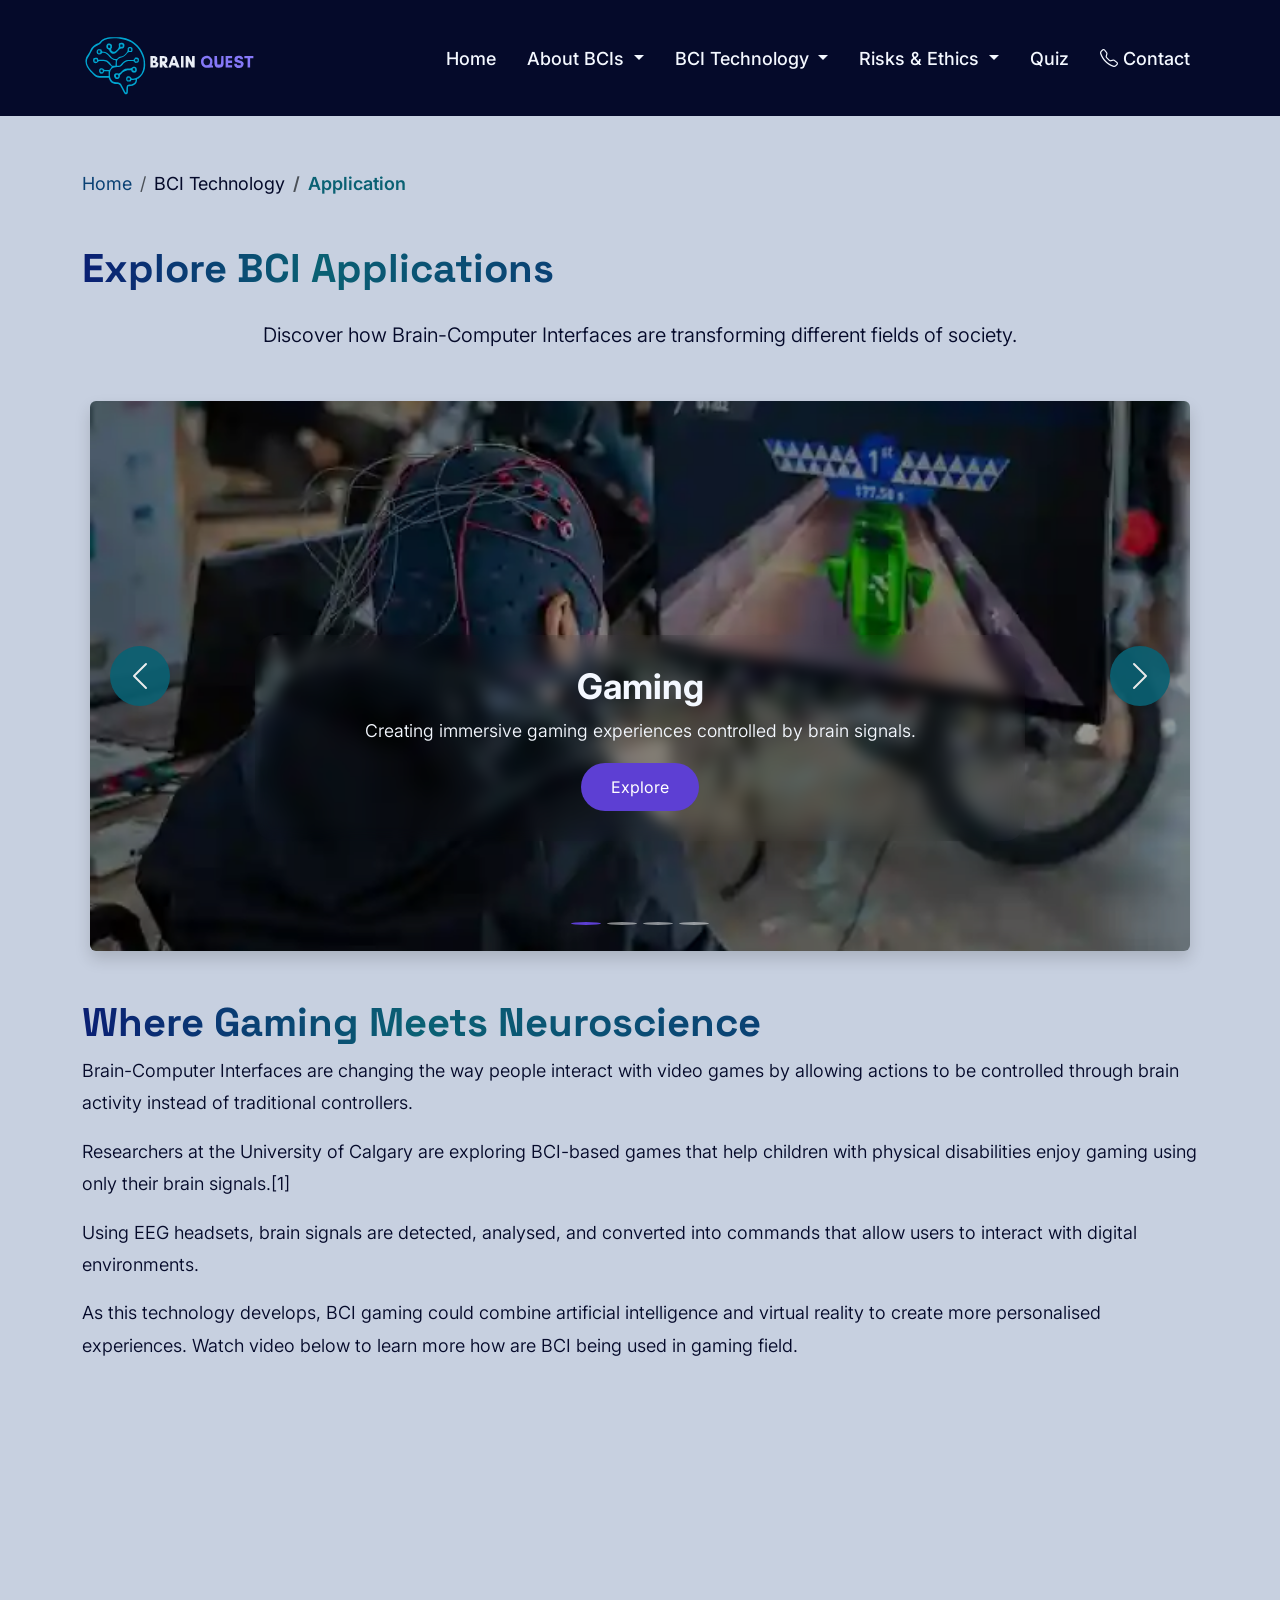
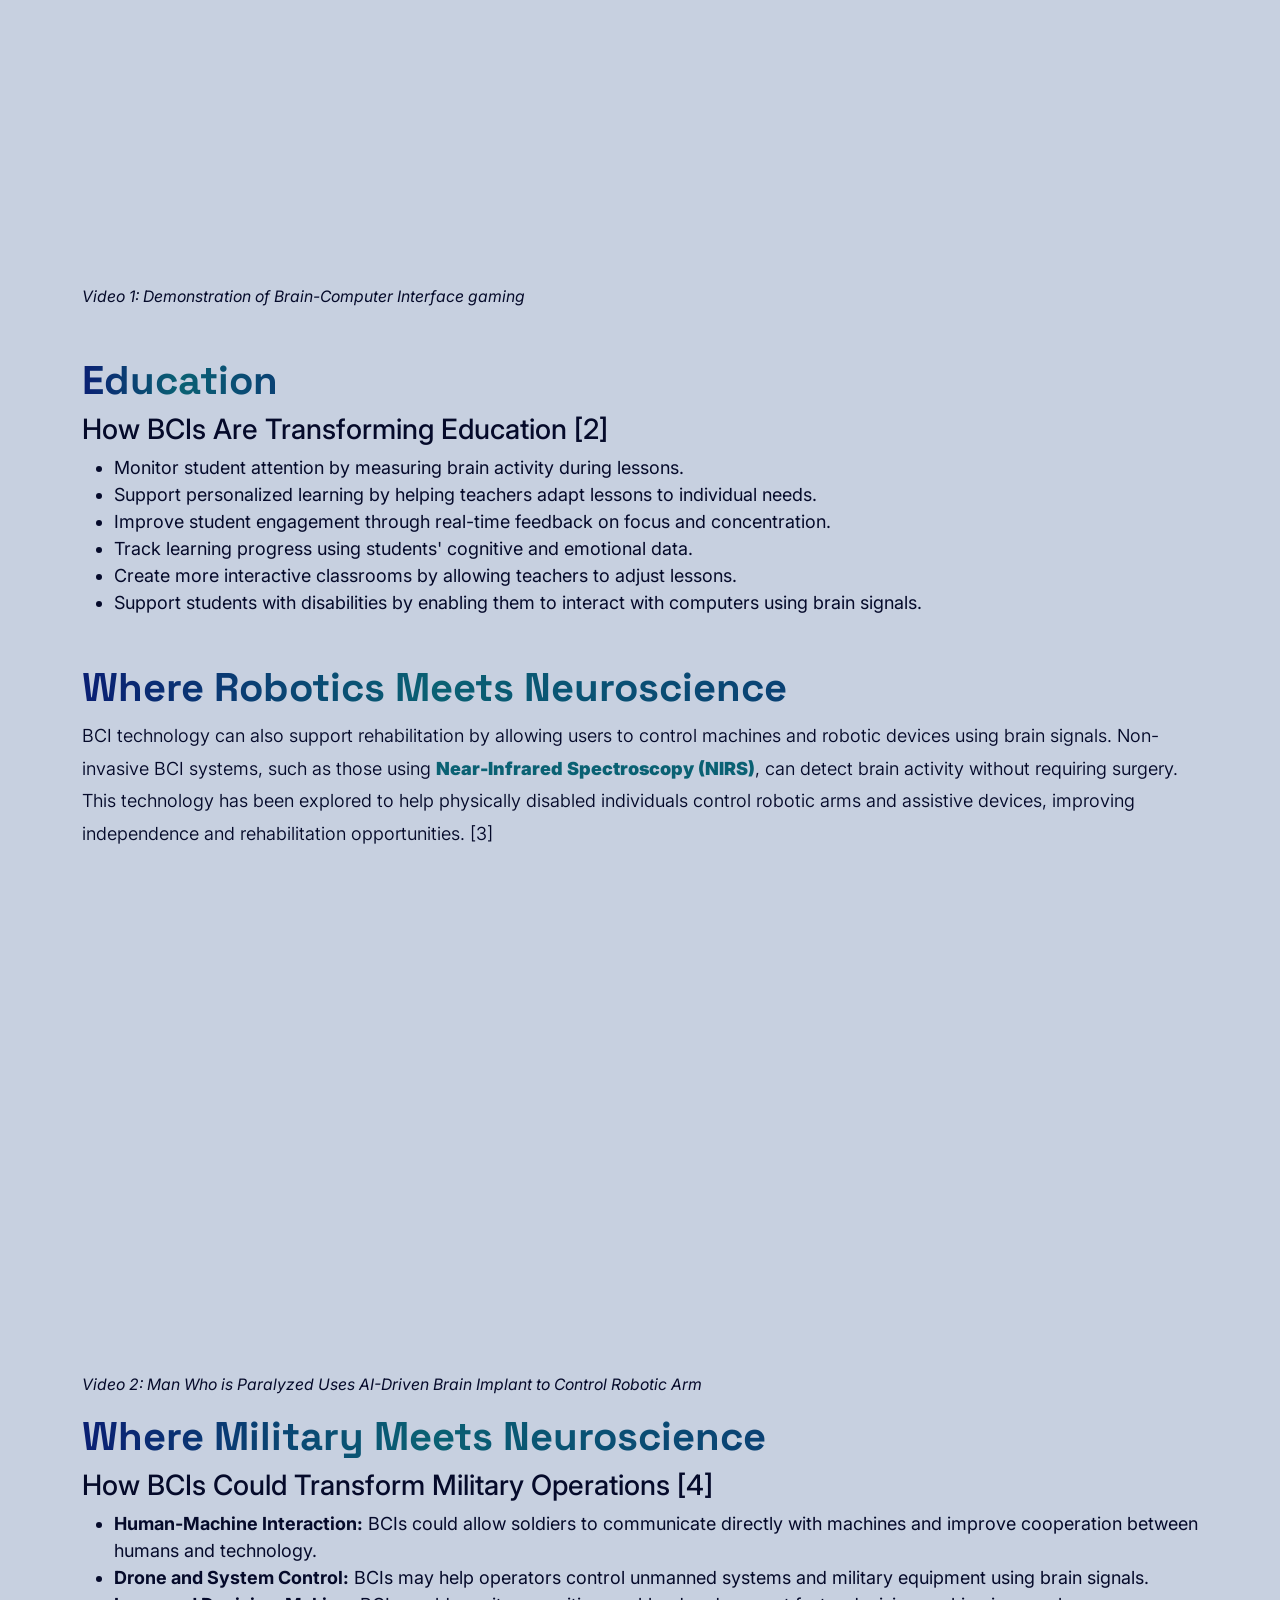
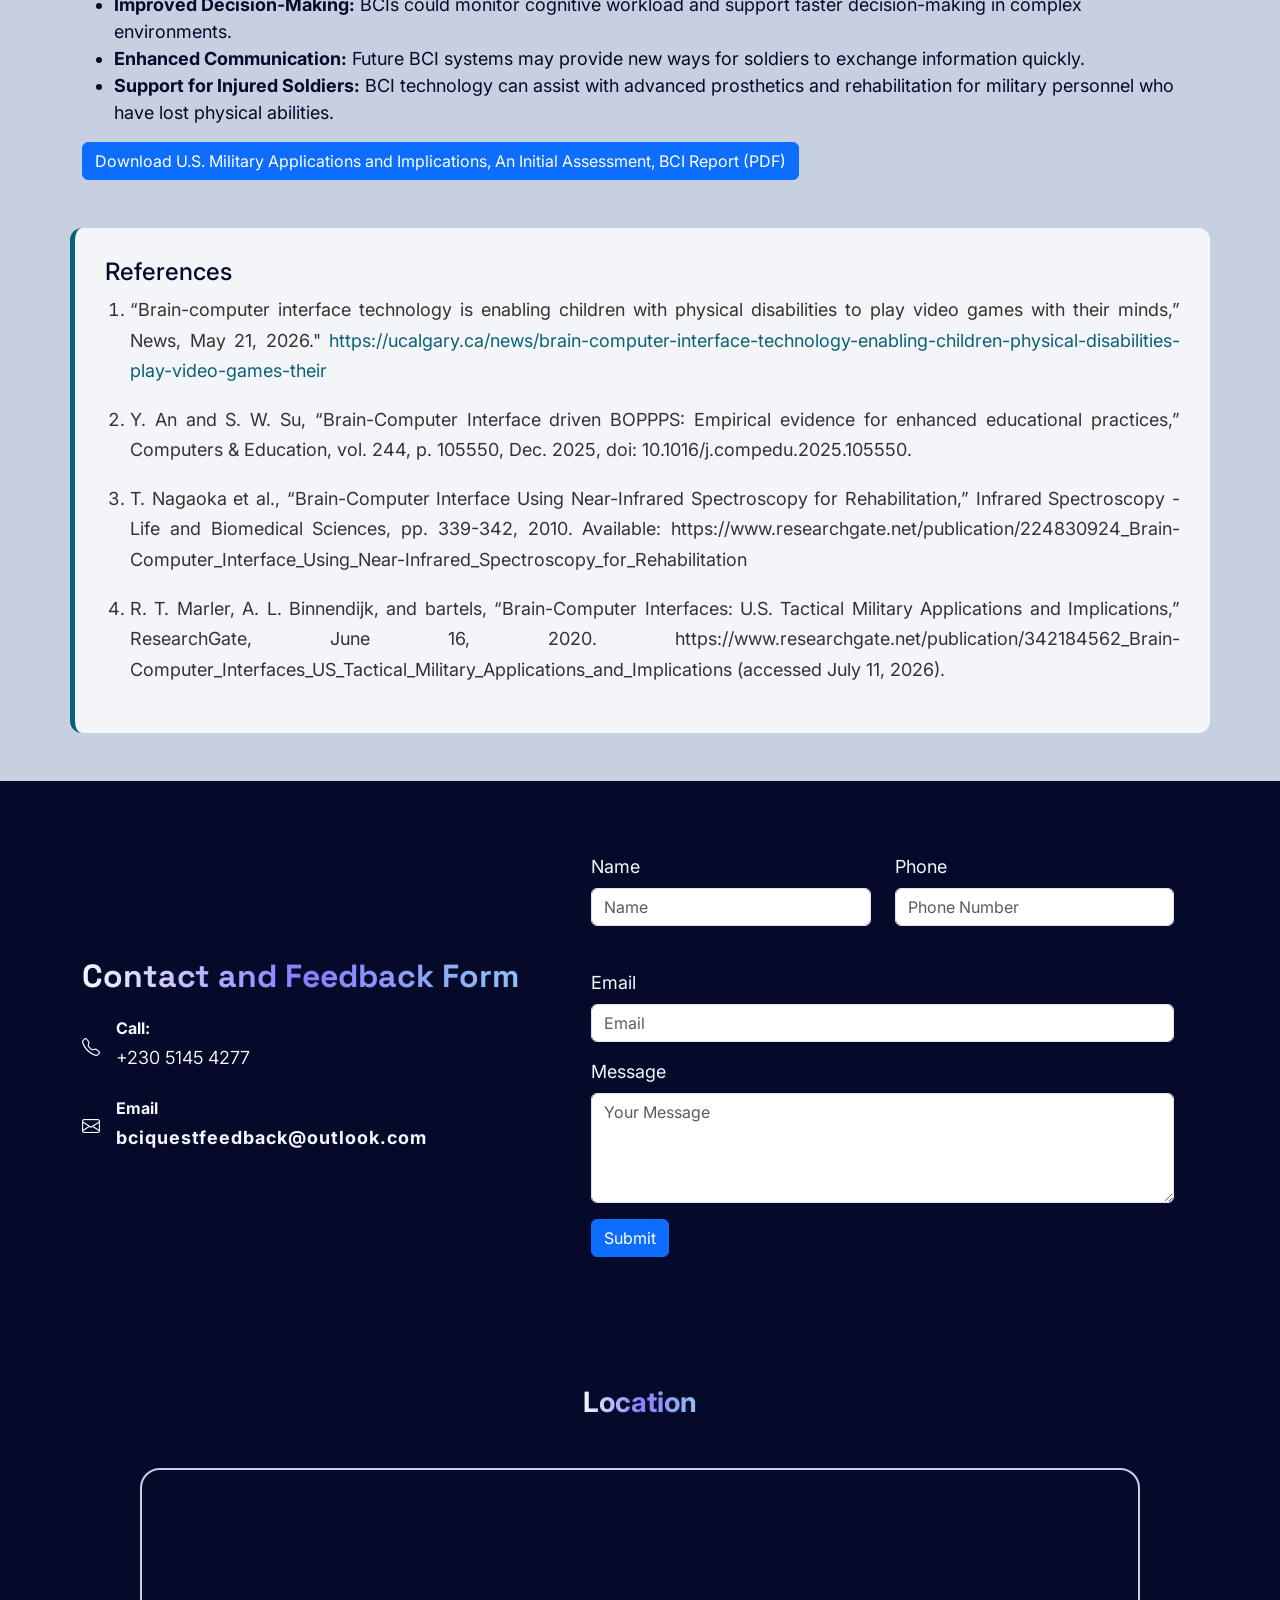
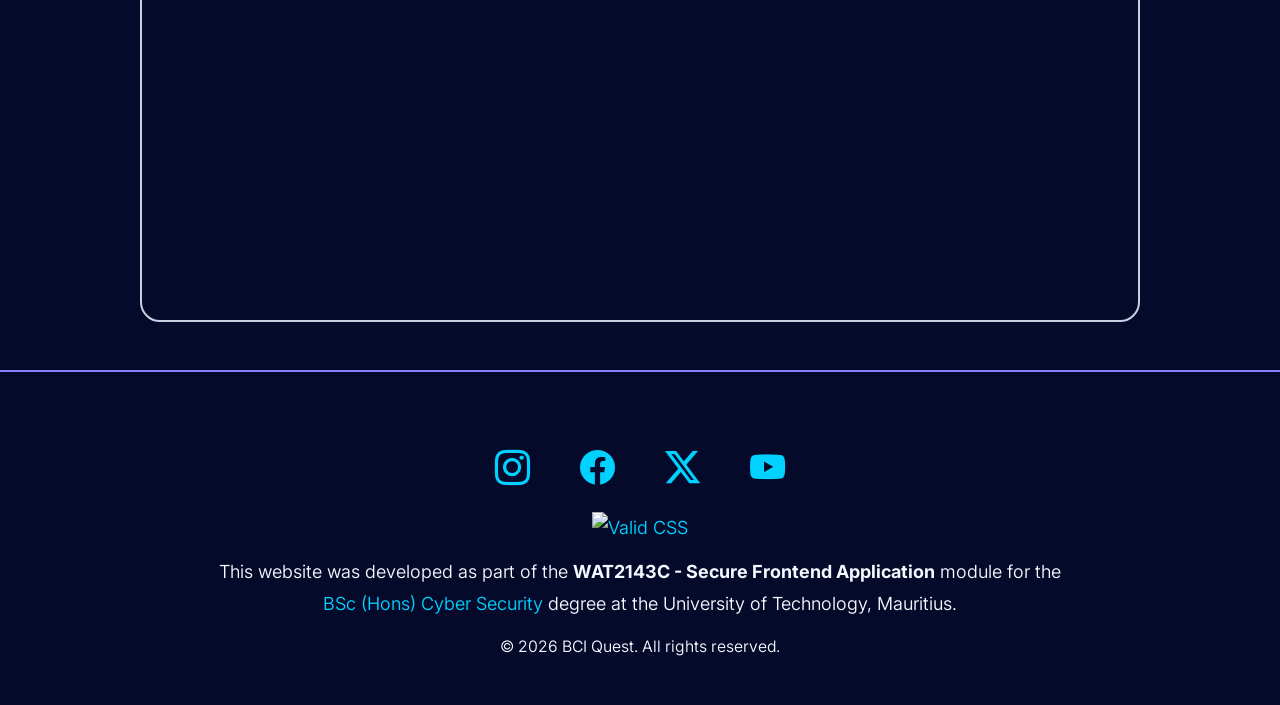
==== commit 510cbc21: "Added Ethics html" ====
--- a/application.html
+++ b/application.html
@@ -752,15 +752,16 @@
         <p>
           This website was developed as part of the
           <strong>WAT2143C - Secure Frontend Application</strong>
-          as part of the
+          module for the <br />
           <a
             href="https://www.utm.ac.mu/courses/bsc-hons-cyber-security/"
             rel="noopener noreferrer"
           >
             BSc (Hons) Cyber Security
           </a>
-          programme at the University of Technology, Mauritius.
+          degree at the University of Technology, Mauritius.
         </p>
+
 
         <p class="small mb-1">© 2026 BCI Quest. All rights reserved.</p>
       </div>
--- a/css/style.css
+++ b/css/style.css
@@ -992,3 +992,22 @@
 }
 
 /* Innovations */
+
+/* Ethics */
+.question-card{
+    border:2px solid var(--deep-purple);
+    border-radius:16px;
+}
+
+.question-card .card-header{
+    background:var(--deep-purple);
+    color: var(--ice-white);
+    font-weight:700;
+    border-bottom:none;
+}
+
+.question-card .card-title{
+    color:var(--deep-purple);
+    font-weight:700;
+}
+
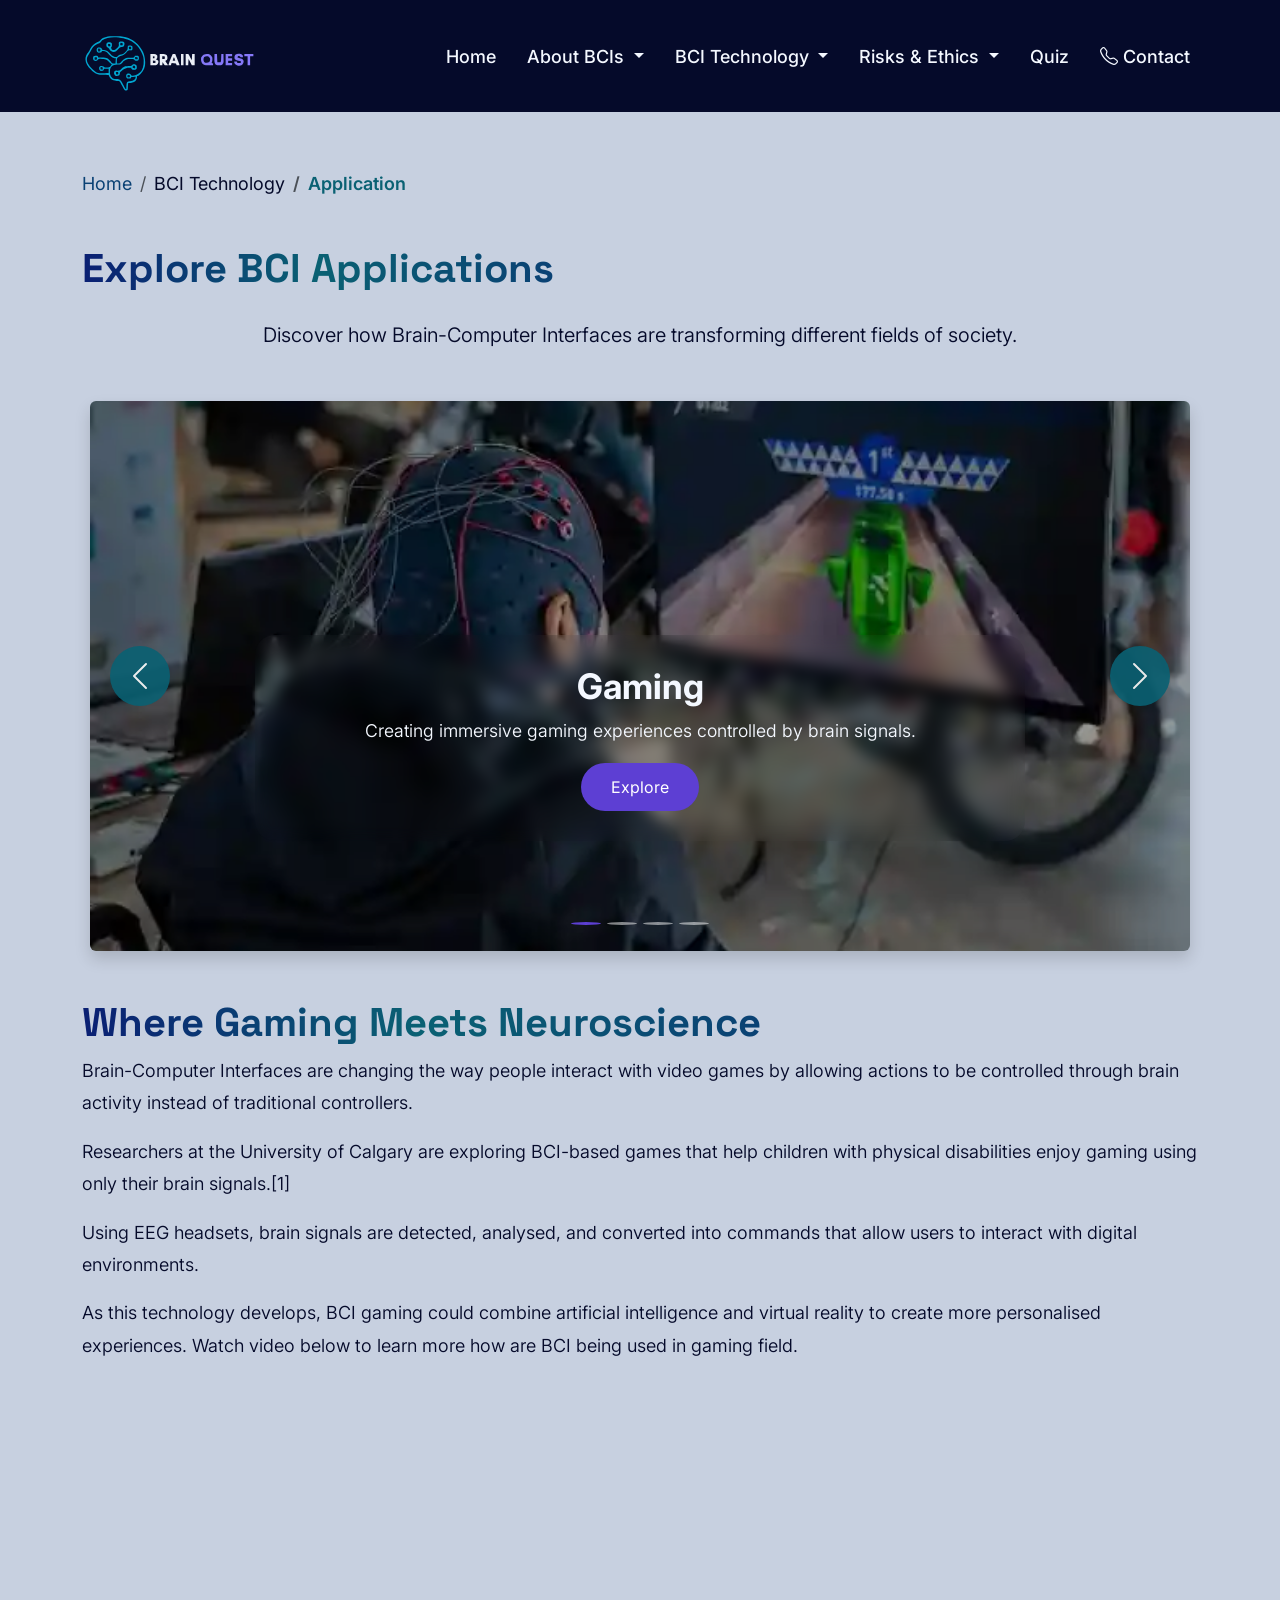
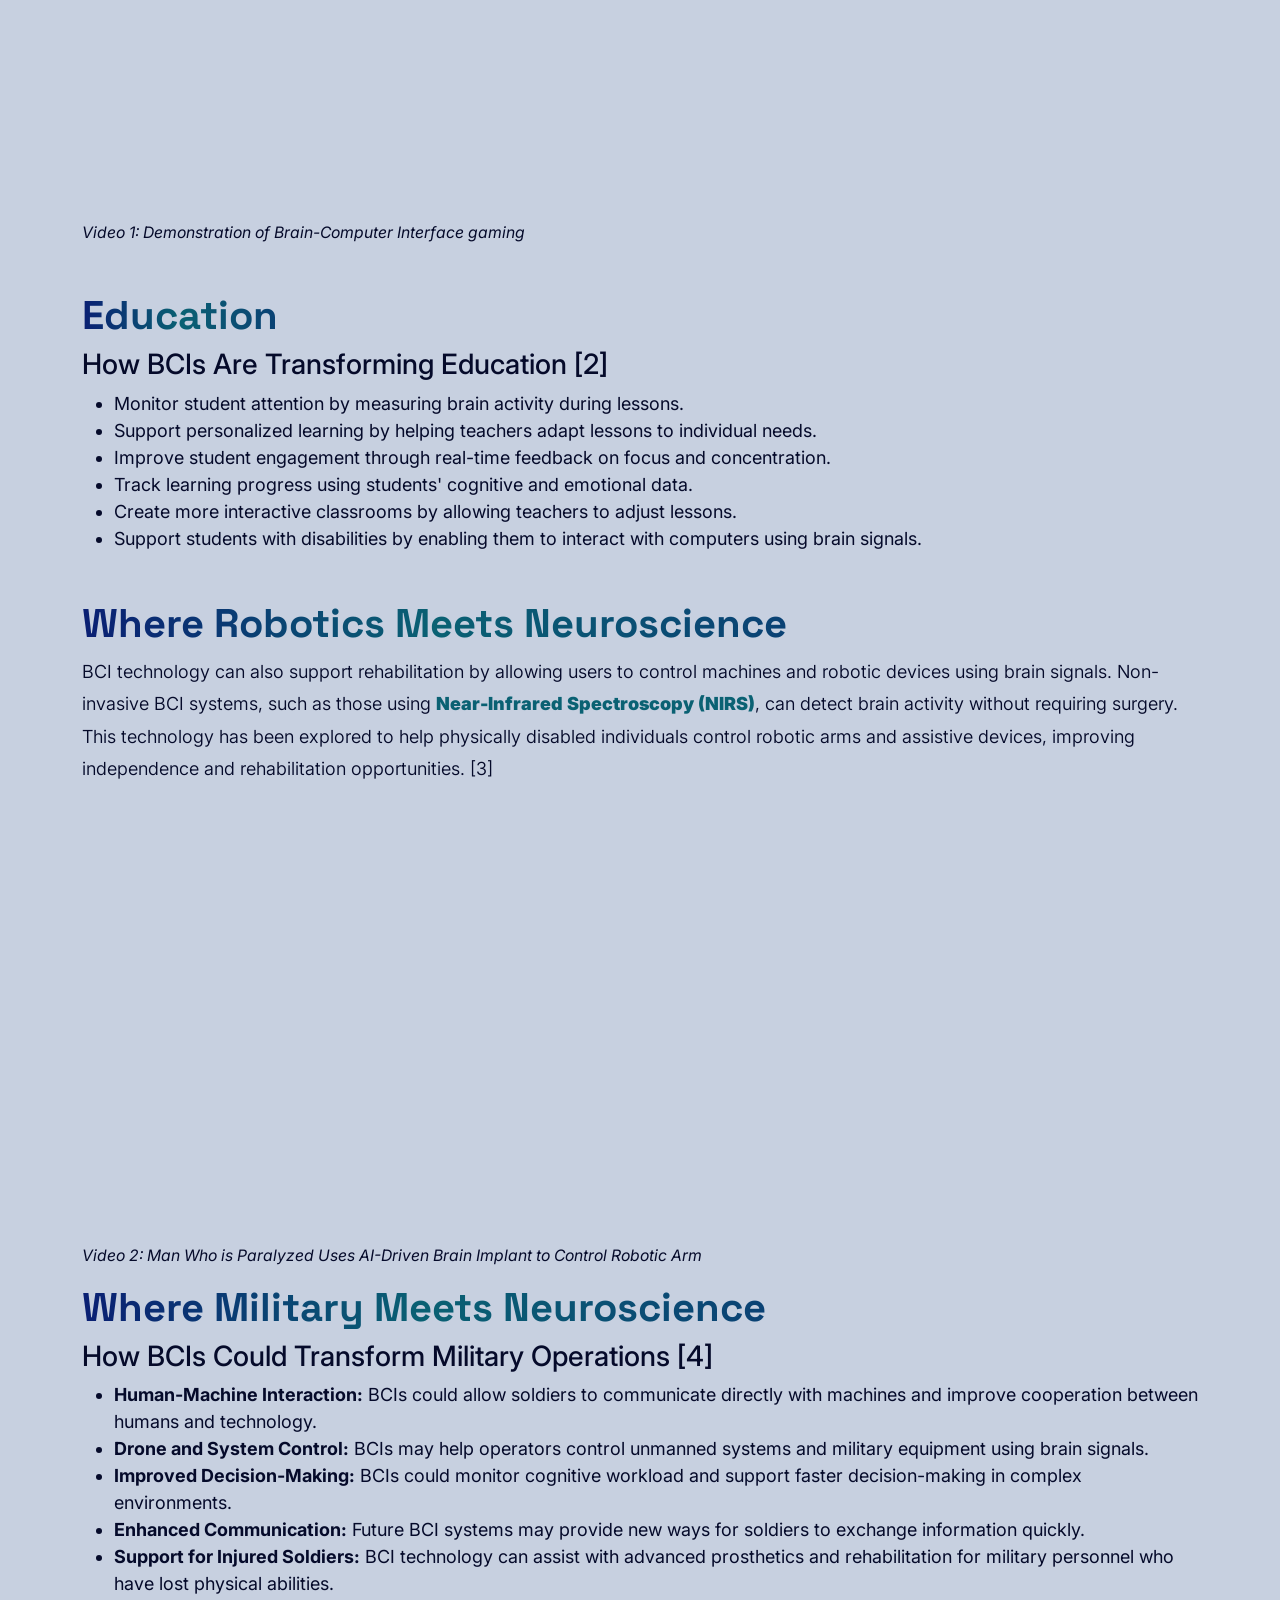
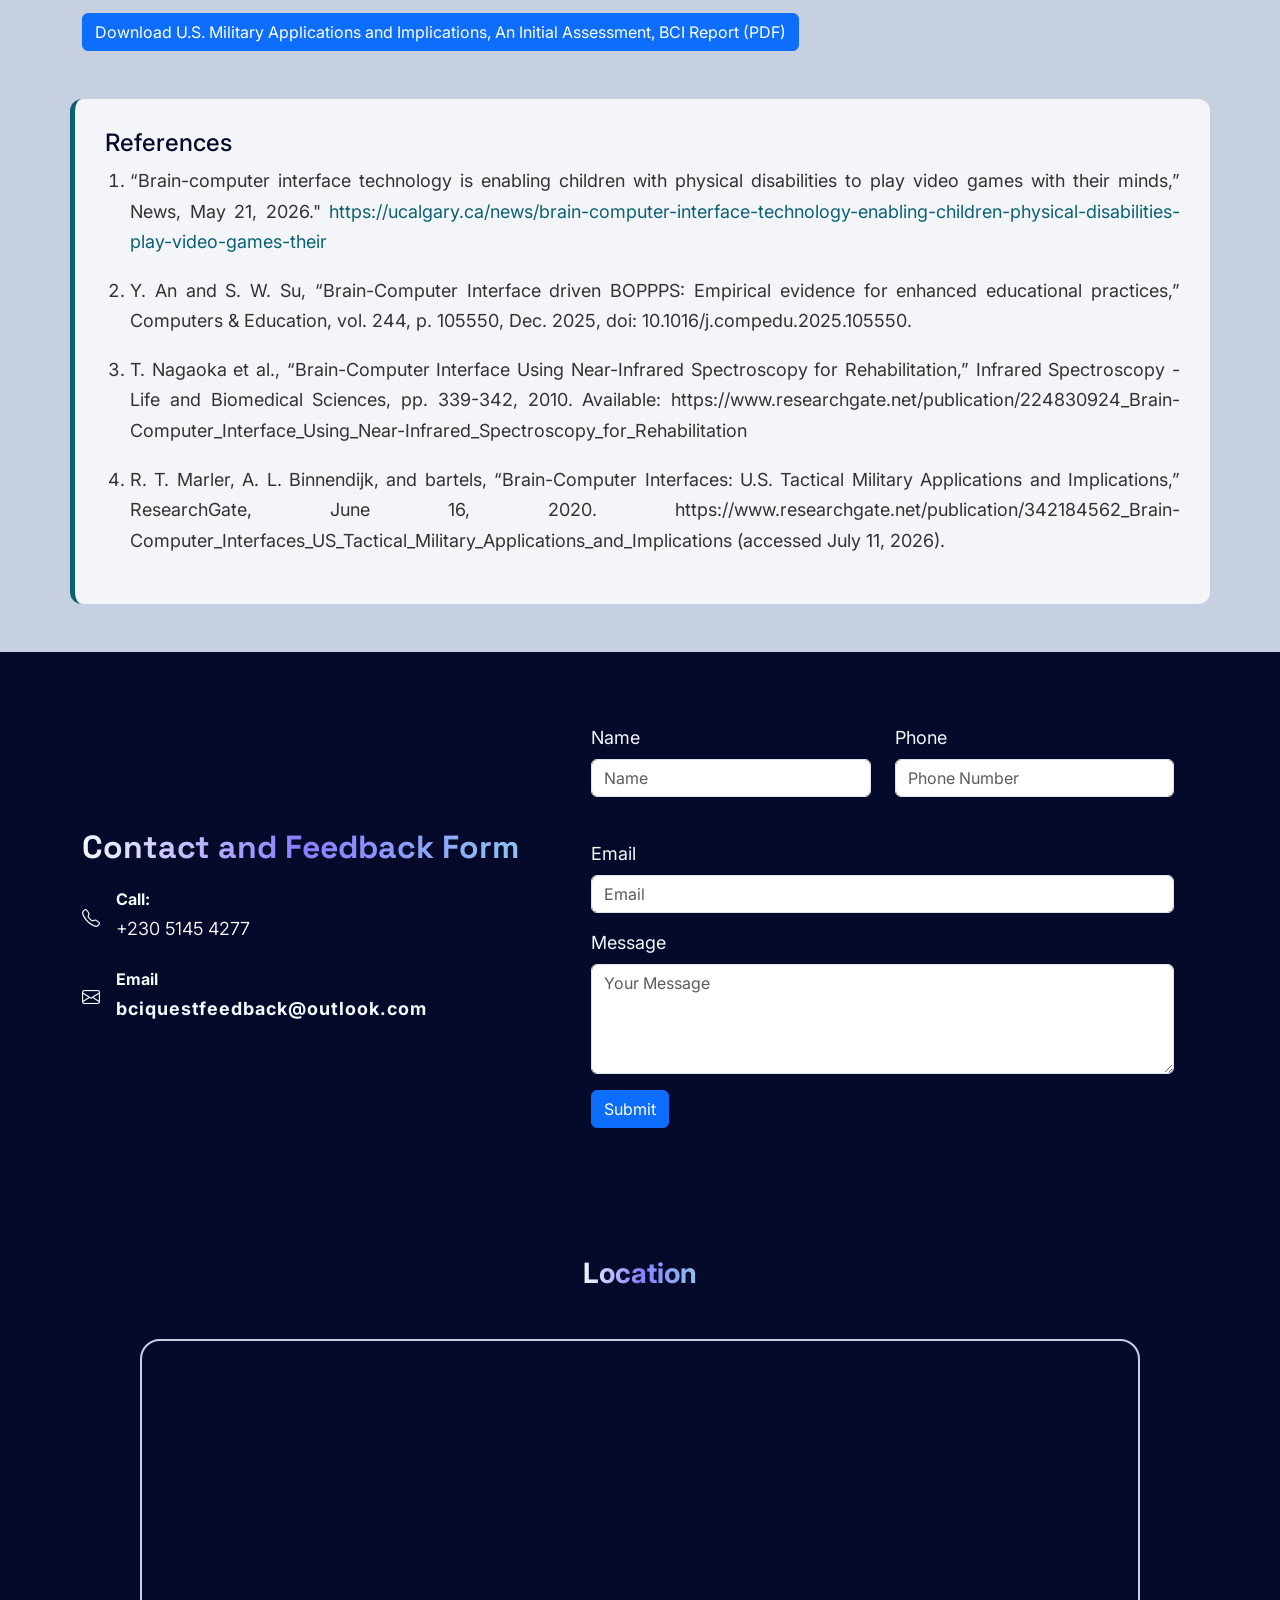
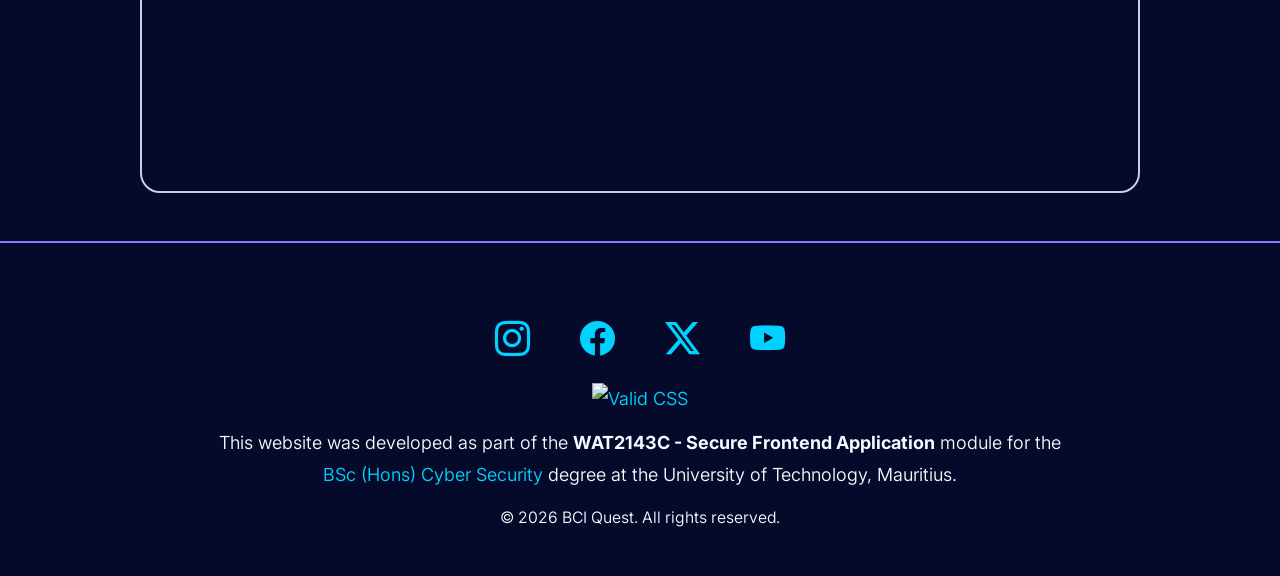
==== commit 9260646a: "Video reszize Application 2" ====
--- a/application.html
+++ b/application.html
@@ -387,27 +387,25 @@
               experiences. Watch video below to learn more how are BCI being
               used in gaming field.
             </p>
-
-            <div class="video-container">
-              <iframe
-                src="https://www.youtube.com/embed/kVaScBkmvjI"
-                title="Demonstration of Brain-Computer Interface gaming"
-                allowfullscreen
-                style="
-                  width: 80%;
-                  height: 500px;
-                  border: none;
-                  border-radius: 20px;
-                "
-                loading="lazy"
-              >
-              </iframe>
-              <figcaption class="fst-italic small">
-                Video 1: Demonstration of Brain-Computer Interface gaming
-              </figcaption>
-            </div>
-          </article>
-        </div>
+<div class="col-lg-8">
+
+  <figure>
+    <div class="ratio ratio-16x9 mb-4">
+      <iframe
+        src="https://www.youtube.com/embed/kVaScBkmvjI"
+        title="Demonstration of Brain-Computer Interface gaming"
+        allowfullscreen
+        loading="lazy">
+      </iframe>
+    </div>
+
+    <figcaption class="mt-1 fst-italic small">
+      Video 1: Demonstration of Brain-Computer Interface gaming
+    </figcaption>
+  </figure>
+
+</div>
+          
       </section>
 
       <!-- Education -->
@@ -470,28 +468,23 @@
               individuals control robotic arms and assistive devices, improving
               independence and rehabilitation opportunities. [3]
             </p>
-            <figure class="video-container">
-              <iframe
-                width="560"
-                height="315"
-                src="https://www.youtube.com/embed/5XivizSi44g?si=4uB1jinnj-lKOSZy"
-                title="Man Who is Paralyzed Uses AI-Driven Brain Implant to Control Robotic Arm"
-                allowfullscreen
-                style="
-                  width: 80%;
-                  height: 500px;
-                  border: none;
-                  border-radius: 20px;
-                "
-                loading="lazy"
-              >
-              </iframe>
-
-              <figcaption class="fst-italic small">
-                Video 2: Man Who is Paralyzed Uses AI-Driven Brain Implant to
-                Control Robotic Arm
-              </figcaption>
-            </figure>
+            
+            <div class="col-lg-8">
+  <figure>
+    <div class="ratio ratio-16x9 mb-4">
+      <iframe
+        src="https://www.youtube.com/embed/5XivizSi44g?si=4uB1jinnj-lKOSZy"
+        title="Man Who is Paralyzed Uses AI-Driven Brain Implant to Control Robotic Arm"
+        allowfullscreen
+        loading="lazy">
+      </iframe>
+    </div>
+
+    <figcaption class="mt-1 fst-italic small">
+      Video 2: Man Who is Paralyzed Uses AI-Driven Brain Implant to Control Robotic Arm
+    </figcaption>
+  </figure>
+</div>
           </article>
         </div>
       </section>
--- a/css/style.css
+++ b/css/style.css
@@ -17,6 +17,14 @@
     --font-title: 'Space Grotesk', sans-serif;
 }
 
+* {
+    box-sizing: border-box;
+}
+
+html, body {
+    max-width: 100%;
+    overflow-x: hidden;
+}
 
 body.index{
     background-color: var(--dark-blue);
@@ -54,7 +62,27 @@
     transform: translateY(-2px);
 }
 
-
+@media (max-width: 991px){
+
+    .navbar-nav {
+        gap: 5px;
+    }
+
+}
+
+.navbar-brand img{
+    max-width:180px;
+    height:auto;
+}
+
+
+@media(max-width:768px){
+
+    .navbar-brand img{
+        width:140px;
+    }
+
+}
 /* Dropdown background */
 .dropdown-menu {
     background-color: var(--dark-blue);
@@ -84,7 +112,22 @@
     background: radial-gradient(circle at top, #0A1F73, #050A2A);
 }
 
-
+@media (max-width: 768px){
+
+    .hero-section{
+        padding: 30px 15px;
+        min-height: auto;
+    }
+
+    .hero-section h1{
+        font-size: 2rem;
+    }
+
+    .hero-section p{
+        font-size: 1rem;
+    }
+
+}
 /* Titles */
 .titles {
     background: linear-gradient(90deg, #F4F8FF, #8A7CFF, #8FC2F2);
@@ -533,87 +576,28 @@
     text-decoration: underline;
 }
 
+/* Introduction html transcript for audio */
+.transcript-box {
+  background-color: #f4f8ff;
+  border: 1px solid #b8d9f5;
+  border-radius: 12px;
+  padding: 15px;
+}
+
+.transcript-box summary {
+  cursor: pointer;
+  font-weight: bold;
+  color: #0a6173;
+  font-size: 1.1rem;
+}
+
+.transcript-content {
+  margin-top: 15px;
+  line-height: 1.7;
+  text-align: justify;
+}
 /* Flip card */
 
-
-.flip-card{
-
-    background:none;
-    border:none;
-    width:100%;
-    height:500px;
-    perspective:1200px;
-    cursor:pointer;
-}
-
-.flip-card-inner{
-
-    position:relative;
-    width:100%;
-    height:100%;
-    transition:transform .8s;
-    transform-style:preserve-3d;
-}
-
-.flip-card.flipped .flip-card-inner{
-    transform:rotateY(180deg);
-}
-
-.flip-card-front,
-.flip-card-back{
-
-    position:absolute;
-    inset:0;
-    border-radius:25px;
-    backface-visibility:hidden;
-    padding:2rem;
-    display:flex;
-    flex-direction:column;
-    justify-content:center;
-    align-items:center;
-    text-align:center;
-    box-shadow:0 10px 30px rgba(0,0,0,.15);
-}
-
-.flip-card-front{
-
-    background:var(--ice-white);
-    color:var(--dark-blue);
-    border-top:6px solid var(--deep-purple);
-}
-
-.flip-card-front i{
-    font-size:4rem;
-    color:var(--deep-teal);
-}
-
-.flip-card-front:hover{
-    transform:translateY(-8px);
-}
-
-.flip-card-back{
-    background:linear-gradient(
-        135deg,
-        var(--deep-teal),
-        var(--steel-blue)
-    );
-
-    color:white;
-    transform:rotateY(180deg);
-}
-
-.learn-more{
-
-    margin-top:1.5rem;
-    font-size:.95rem;
-    color:var(--deep-purple);
-    font-weight:600;
-}
-
-.flip-card:focus-visible{
-    outline:4px solid var(--deep-purple);
-    border-radius:25px;
-}
 
 /* References */
 .references {
@@ -1011,3 +995,25 @@
     font-weight:700;
 }
 
+/* Table responsive */
+.table-responsive {
+  overflow-x: auto;
+  -webkit-overflow-scrolling: touch;
+}
+
+table {
+  min-width: 650px;
+}
+
+@media (max-width: 576px) {
+  .table {
+    font-size: 0.85rem;
+  }
+
+  .table th,
+  .table td {
+    padding: 0.5rem;
+    white-space: nowrap;
+  }
+}
+
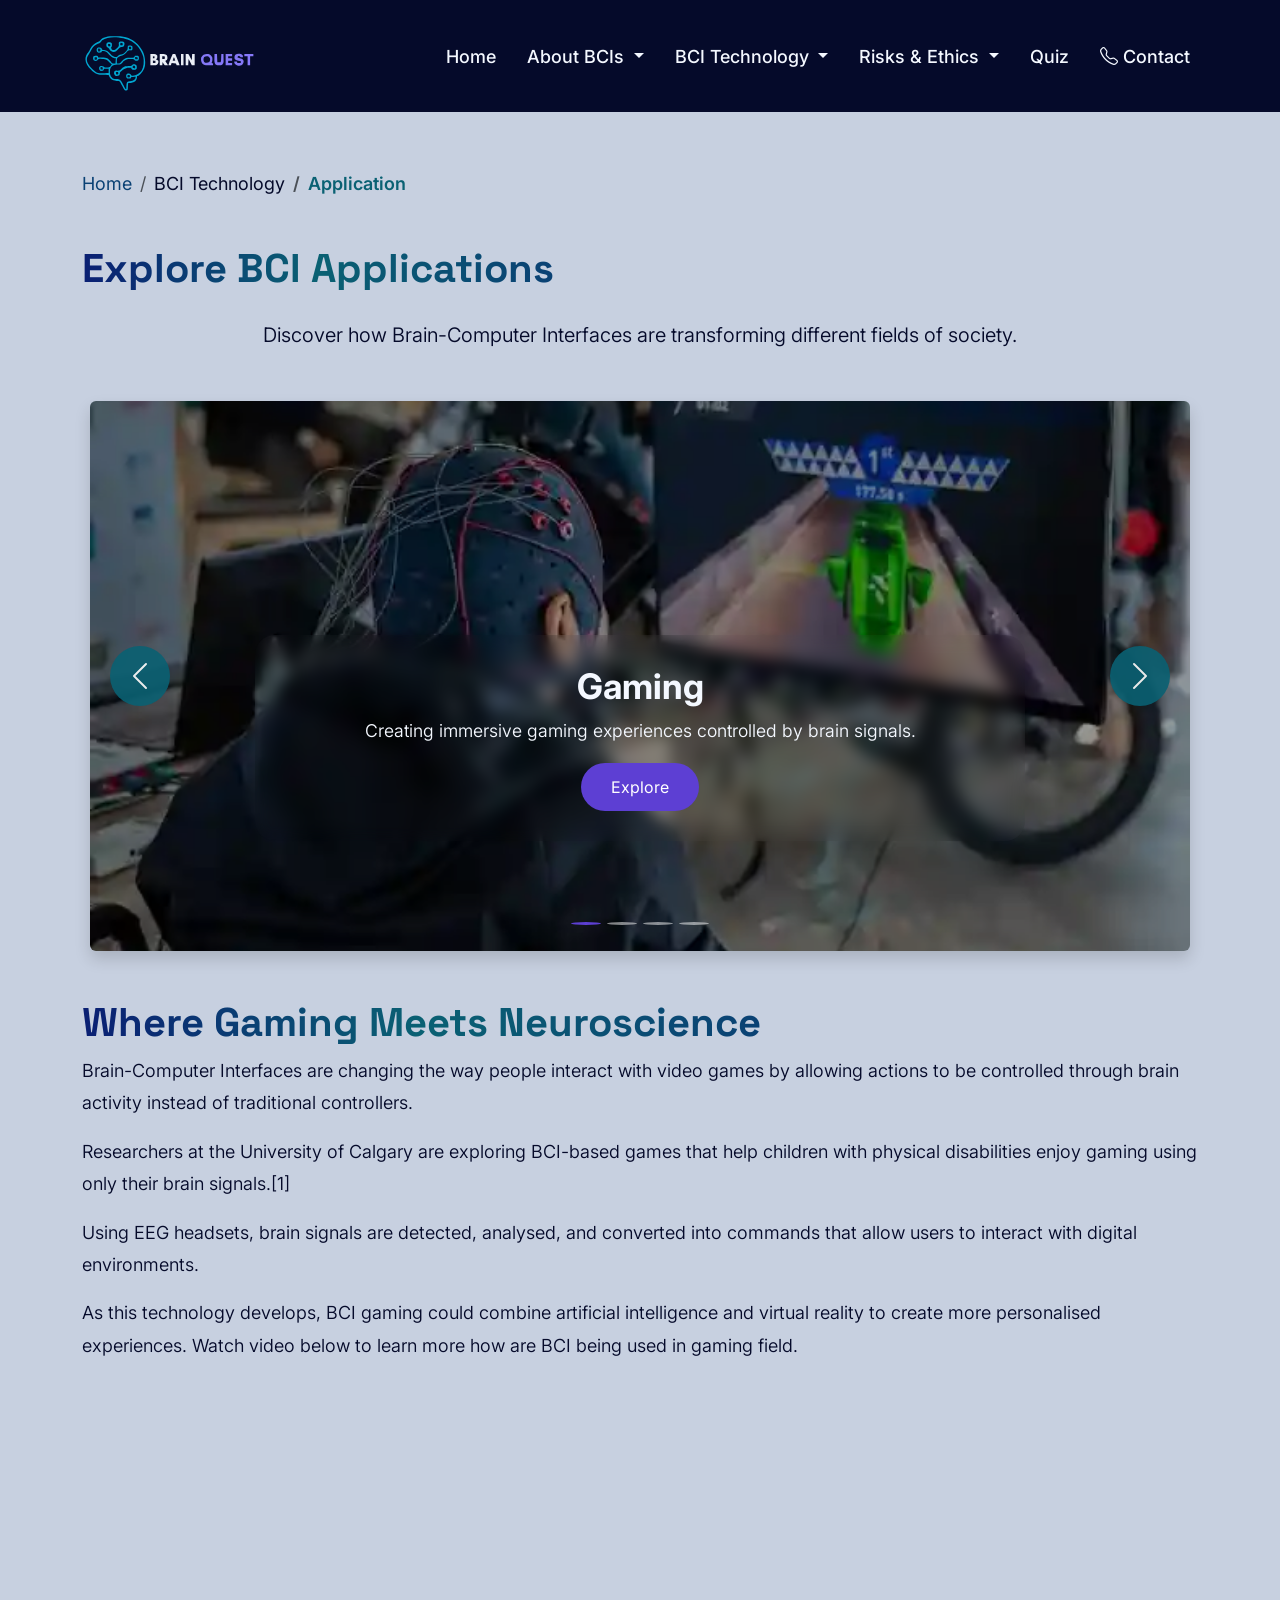
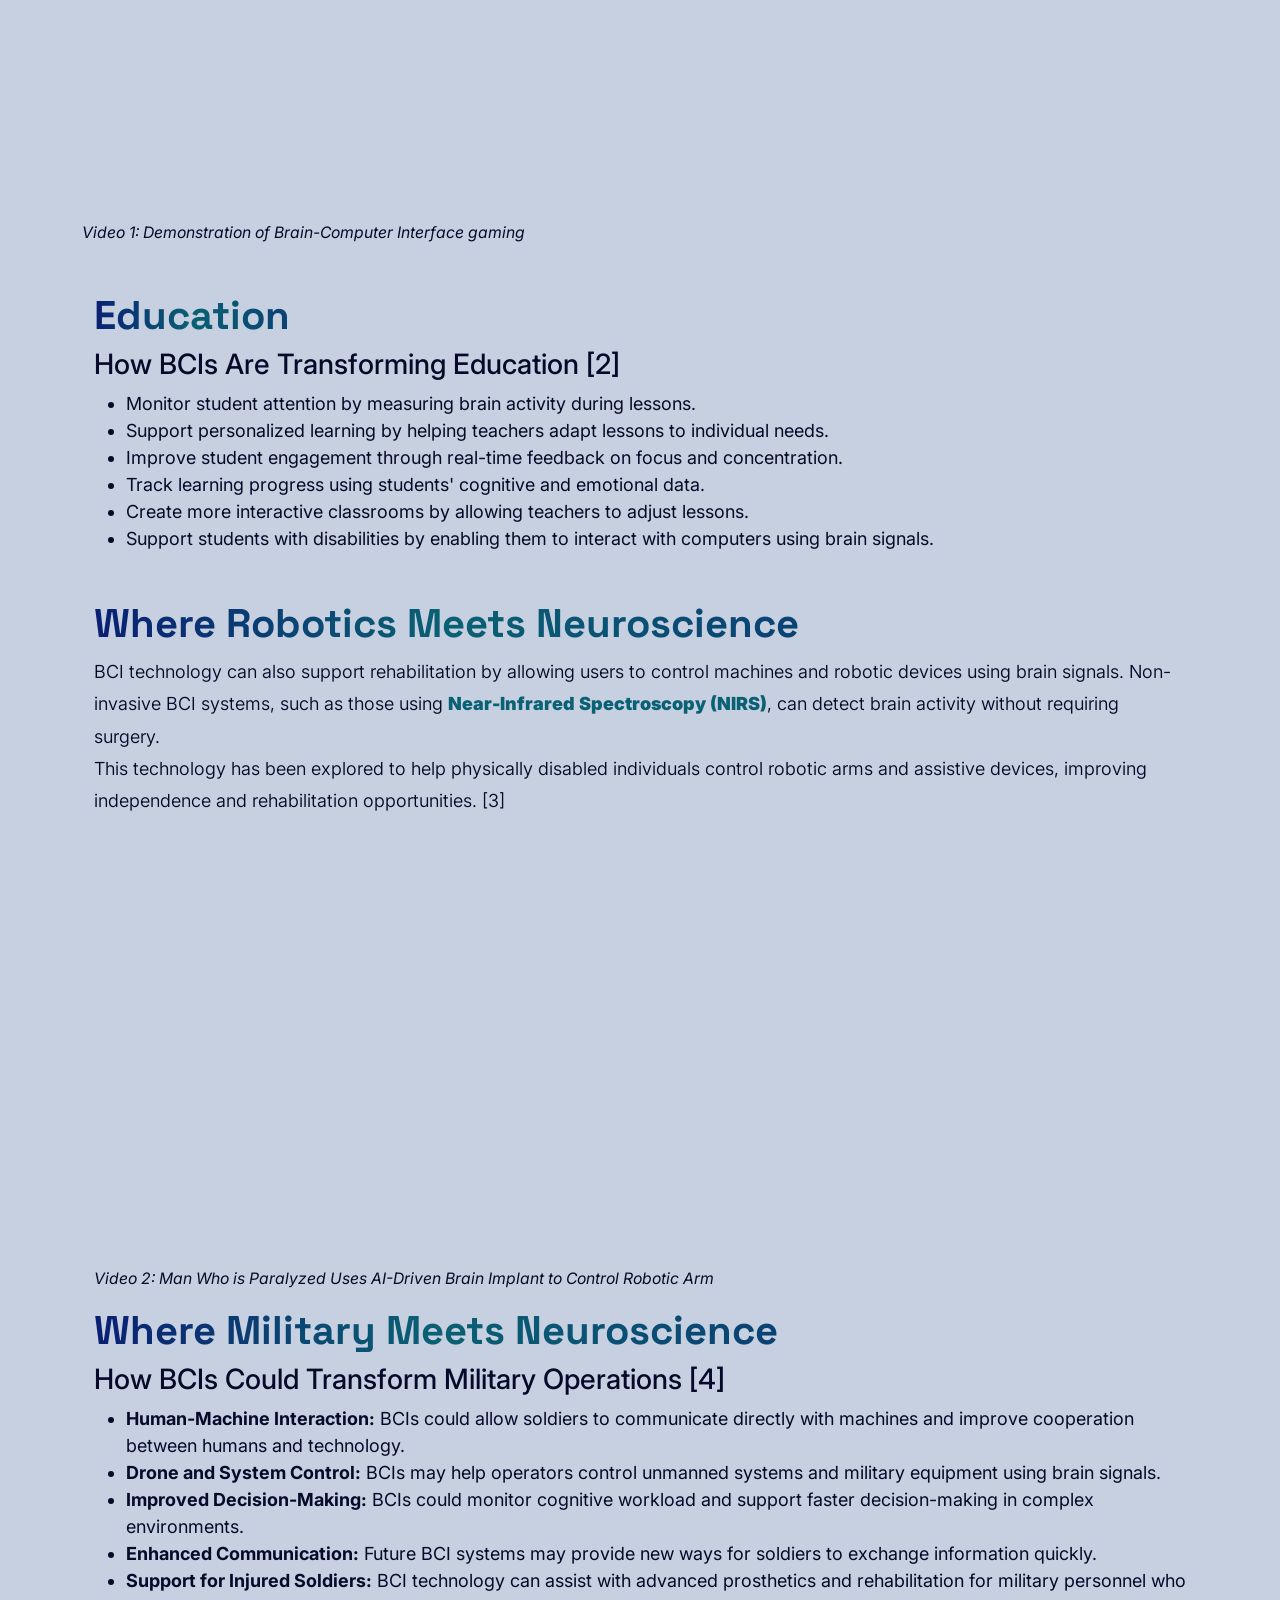
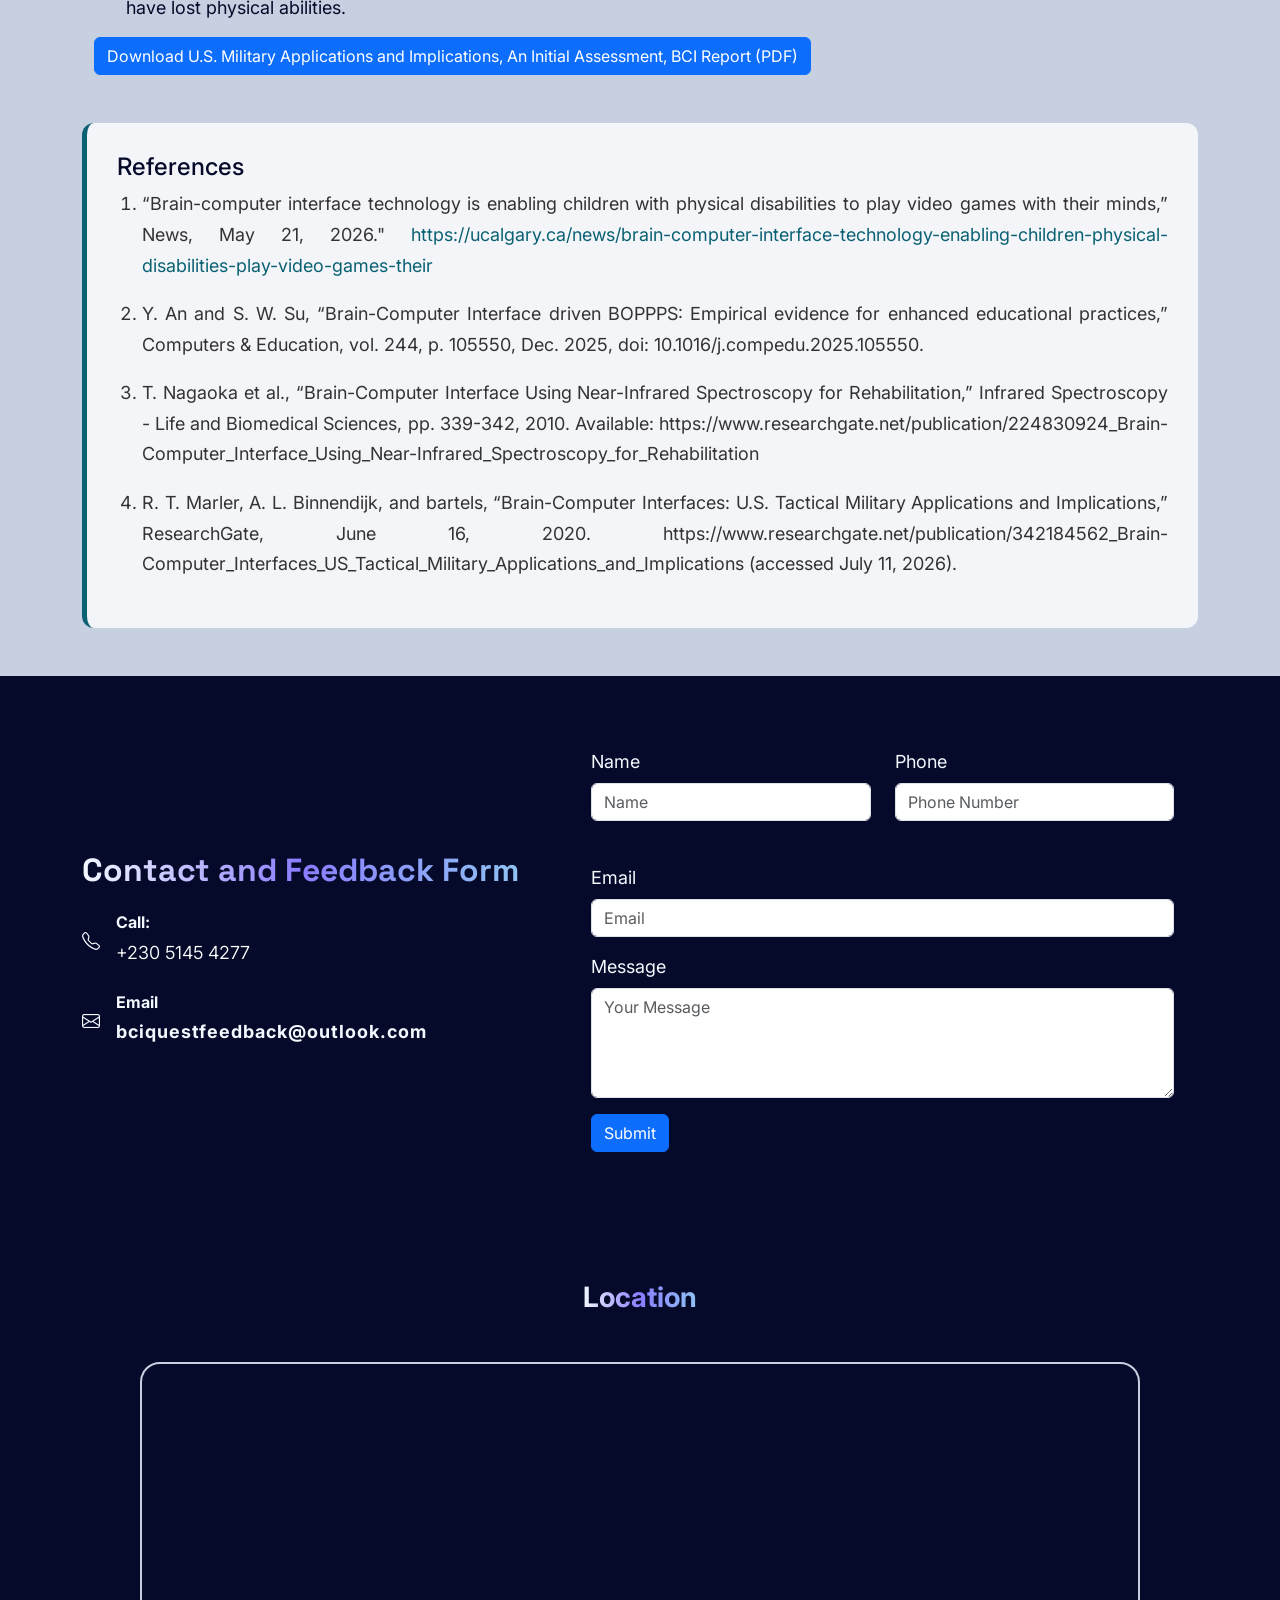
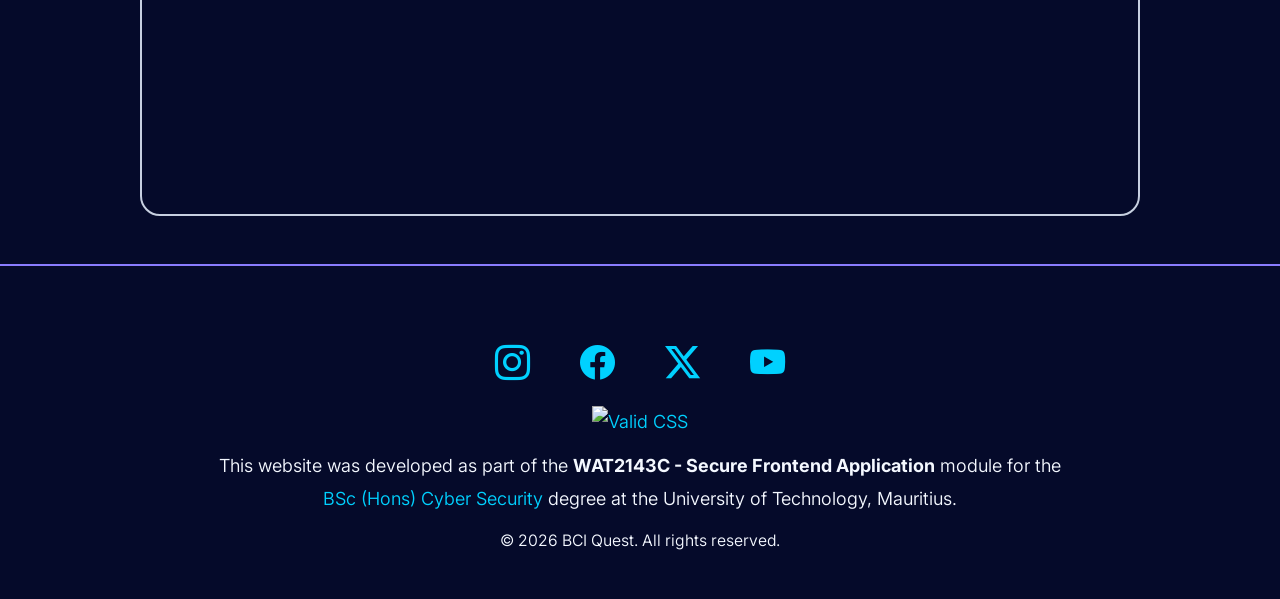
==== commit 471ef386: "Add Html Validator for Index html" ====
--- a/application.html
+++ b/application.html
@@ -26,7 +26,7 @@
     <link rel="stylesheet" href="css/style.css" />
 
     <!-- Favicon -->
-    <link rel="icon" href="/assets/image/favicon.ico" />
+    <link rel="icon" href="assets/image/favicon.ico" />
 
     <!-- Font -->
     <link rel="preconnect" href="https://fonts.googleapis.com" />
@@ -255,7 +255,7 @@
               <!-- Gaming Slide -->
               <div class="carousel-item active">
                 <img
-                  src="assets/image/Gaming (1).webp"
+                  src="assets/image/Gaming.webp"
                   class="d-block w-100"
                   alt="Gaming applications using Brain-Computer Interfaces"
                 />
@@ -311,7 +311,7 @@
               <!-- Military Slide -->
               <div class="carousel-item">
                 <img
-                  src="assets/image/Military (1).webp"
+                  src="assets/image/Military.webp"
                   class="d-block w-100"
                   alt="Military applications of Brain-Computer Interfaces"
                 />
@@ -405,8 +405,7 @@
   </figure>
 
 </div>
-          
-      </section>
+     <section>     
 
       <!-- Education -->
       <section
@@ -531,7 +530,7 @@
             </ul>
 
             <a
-              href="assets/doc/RAND_RR2996_compressed (1).pdf "
+              href="assets/doc/RAND_RR2996_compressed.pdf"
               download
               class="btn btn-primary"
             >
@@ -738,14 +737,14 @@
                 style="border: 0; width: 100px; height: 50px"
                 src="https://jigsaw.w3.org/css-validator/images/vcss-blue"
                 alt="Valid CSS"
-              />
+              >
             </a>
           </p>
         </div>
         <p>
           This website was developed as part of the
           <strong>WAT2143C - Secure Frontend Application</strong>
-          module for the <br />
+          module for the <br>
           <a
             href="https://www.utm.ac.mu/courses/bsc-hons-cyber-security/"
             rel="noopener noreferrer"
--- a/css/style.css
+++ b/css/style.css
@@ -21,11 +21,14 @@
     box-sizing: border-box;
 }
 
-html, body {
-    max-width: 100%;
+html {
+    scroll-behavior: smooth;
+}
+
+body {
     overflow-x: hidden;
-}
-
+    /* Remove max-width: 100% */
+}
 body.index{
     background-color: var(--dark-blue);
     color: var(--ice-white);
@@ -396,6 +399,7 @@
 
 
 /* Table of Content */
+
 .toc{
     position: sticky;
     top: 180px;
@@ -441,16 +445,6 @@
     transition: all 0.3s ease;
 }
 
-
-/* Hover */
-
-
-.toc-list a:hover{
-    background-color: var(--deep-teal);
-    color:#C7D0E0;
-    transform: translateX(6px);
-    text-decoration: none;
-}
 
 
 /* Table */
